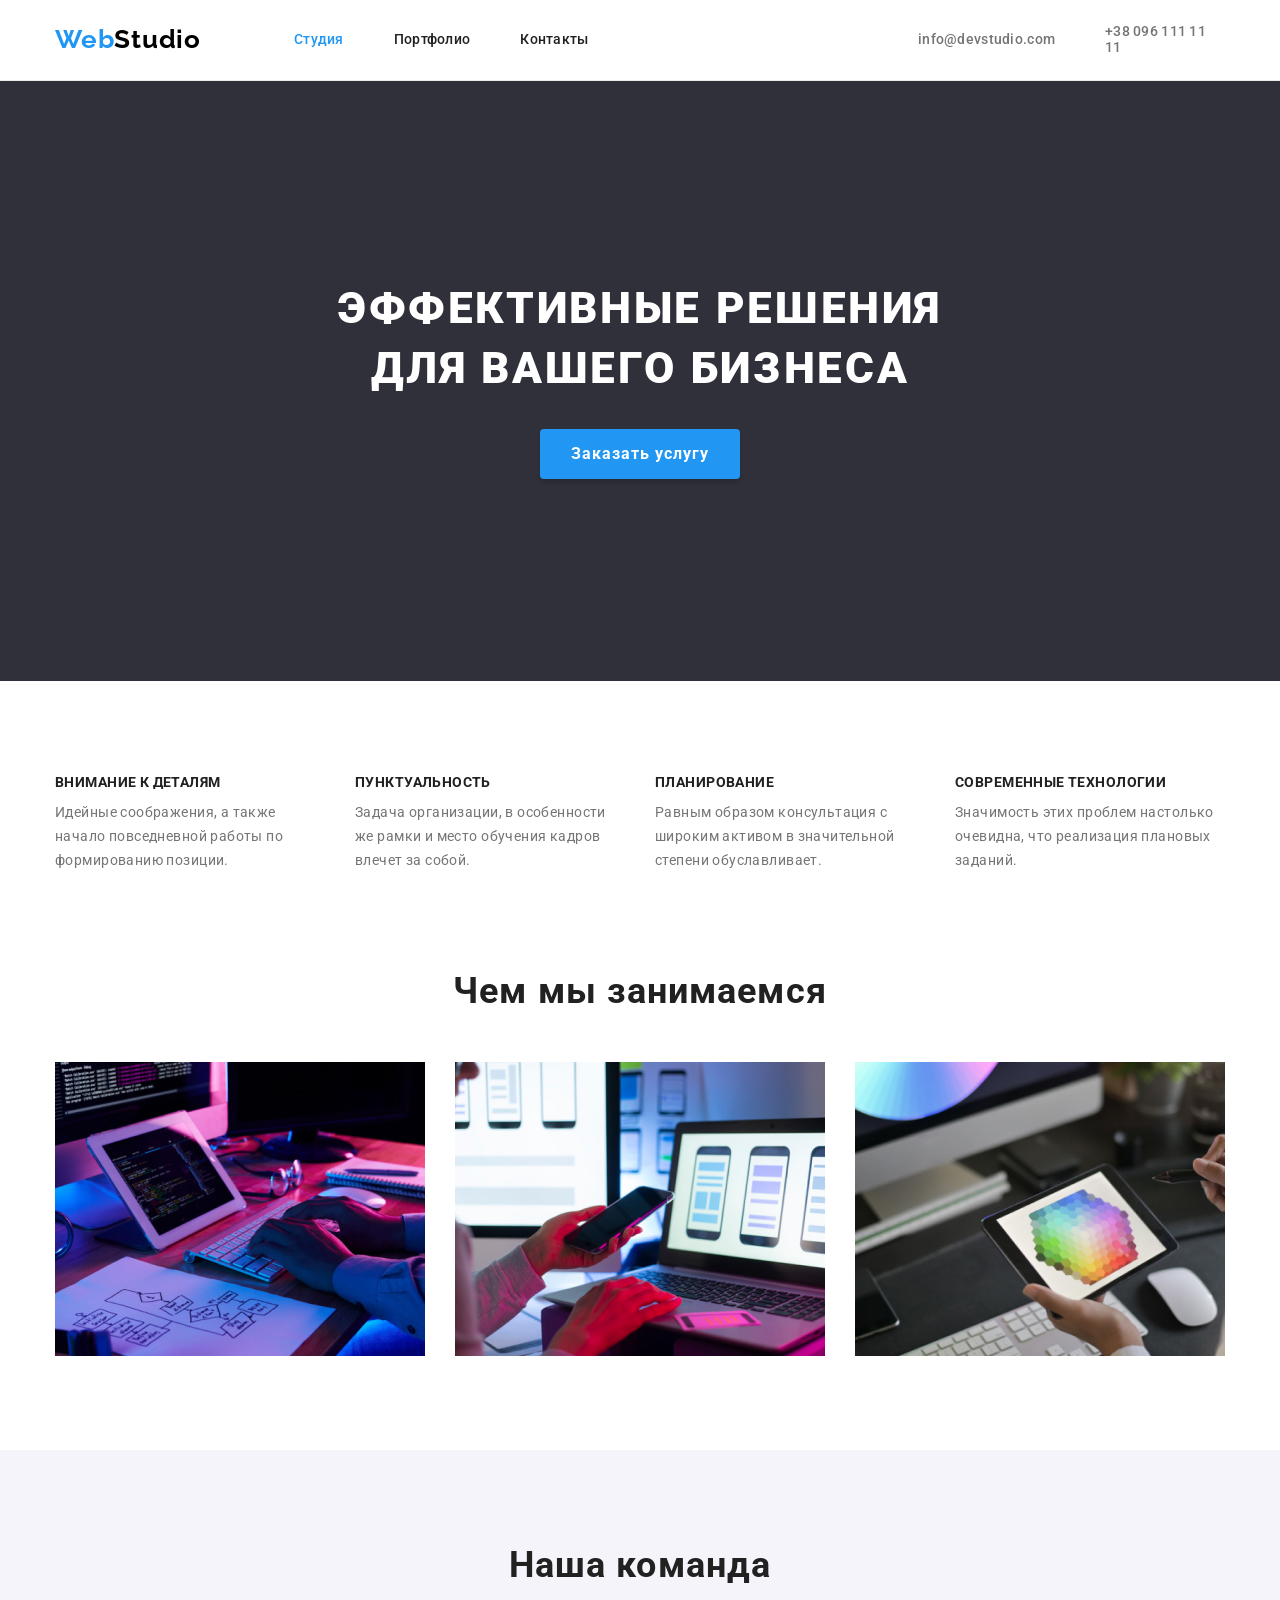
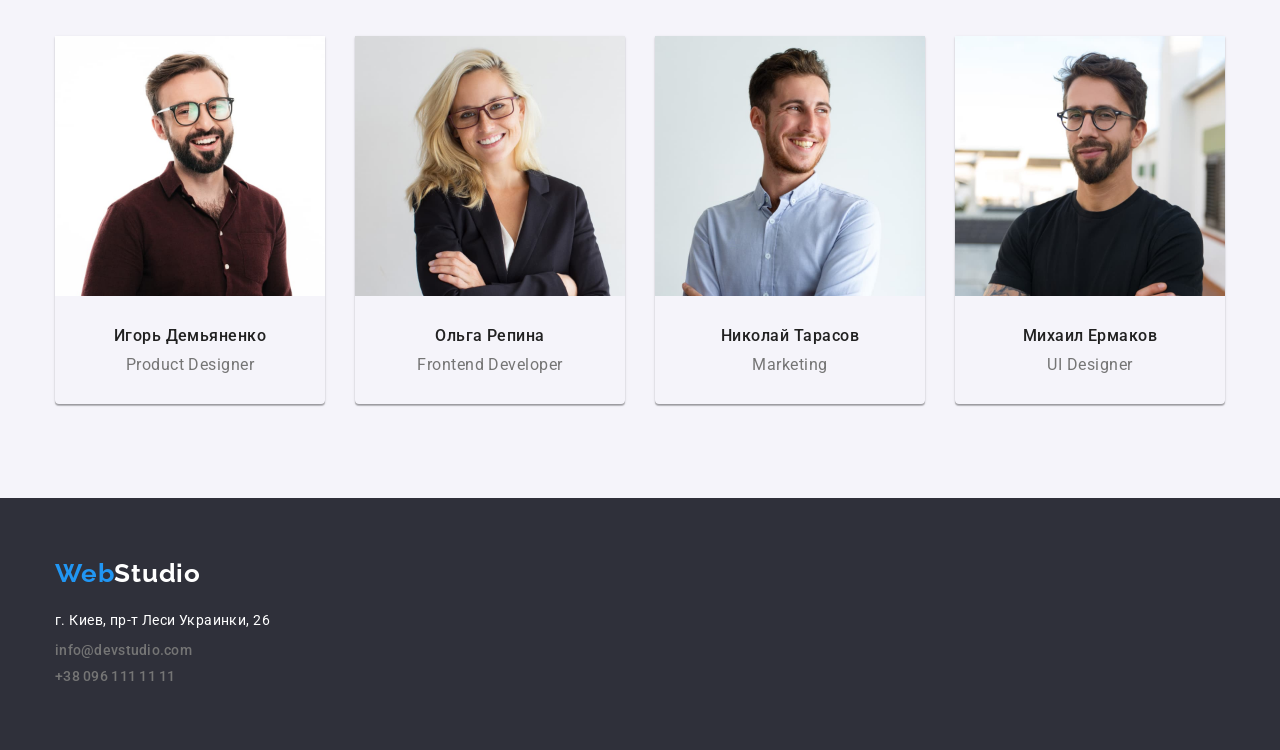
==== index.html @ a139c654 "hw-3" ====
<!DOCTYPE html>
<html lang="ru">
<head>
    <meta charset="UTF-8">
    <meta http-equiv="X-UA-Compatible" content="IE=edge">
    <meta name="viewport" content="width=device-width, initial-scale=1.0">
    <title>WebStudio</title>  
    <link rel="preconnect" href="https://fonts.googleapis.com">
    <link rel="preconnect" href="https://fonts.gstatic.com" crossorigin>
    <link
        href="https://fonts.googleapis.com/css2?family=Raleway:ital,wght@0,700;1,700&family=Roboto:ital,wght@0,400;0,500;0,700;0,900;1,400;1,500;1,700;1,900&display=swap"
        rel="stylesheet">
    <link rel="stylesheet" href="https://cdnjs.cloudflare.com/ajax/libs/modern-normalize/1.1.0/modern-normalize.min.css"
        integrity="sha512-wpPYUAdjBVSE4KJnH1VR1HeZfpl1ub8YT/NKx4PuQ5NmX2tKuGu6U/JRp5y+Y8XG2tV+wKQpNHVUX03MfMFn9Q=="
        crossorigin="anonymous" referrerpolicy="no-referrer" />
    <link rel="stylesheet" href="./css/styles.css">
</head>

<body>
    <header class="header">
        <div class="container header-container">
            <nav class="navigation">
                <!--Логотип студії-->
                <a class="logo-color-first logo link" 
                    href="./index.html">Web<span class="logo-color-second logo">Studio</span>
                </a>

                <!-- навігація на інші сторінки-->
                <ul class="nav-list list">
                    <li class="nav-list-item">
                        <a class="current-nav-list-item link" href="./index.html">Студия</a>
                    </li>
                    <li class="nav-list-item">
                        <a class="nav-list-link link" href="./portfolio.html">Портфолио</a>
                    </li>
                    <li class="nav-list-item">
                        <a class="nav-list-link link" href="">Контакты</a>
                    </li>
                </ul>
            </nav>
            <!-- зворотний звязок-->
            <div class="contact-header">
                <a class="contact-list-link link" href="mailto:info@devstudio.com">info@devstudio.com  </a>
                <a class="contact-list-link link" href="tel:+380961111111">+38 096 111 11 11</a>
            </div>
        </div>
    </header>

    <main>
        <!--секція з кнопкою-->
        <section class="section section-button">
            <div class="container button-container">
                <h1 class="main-title">Эффективные решения для вашего бизнеса</h1>
                <!--кнопка заказать услугу-->
                <button class="modal-btn" type="button">Заказать услугу</button>
            </div>
        </section>
        

        <!--секція наші особливості:-->
        <section class="section">
            <div class="container">
                <h2 hidden>Особенности нашей работы</h2>
                <!--блок з перерахуванням особливостей-->
                <div>
                    <ul class="list qualities-list">
                        <li class="qualities-item">
                            <h3 class="qualities-header">Внимание к деталям</h3>
                            <p class="qualities-text">Идейные соображения, а также начало повседневной работы по формированию позиции.</p>
                        </li>
                        <li class="qualities-item">
                            <h3 class="qualities-header">Пунктуальность</h3>
                            <p class="qualities-text">Задача организации, в особенности же рамки и место обучения кадров влечет за собой.</p>
                        </li>
                        <li class="qualities-item">
                            <h3 class="qualities-header">Планирование</h3>
                            <p class="qualities-text">Равным образом консультация с широким активом в значительной степени обуславливает.</p>
                        </li>
                        <li class="qualities-item">
                            <h3 class="qualities-header">Современные технологии</h3>
                            <p class="qualities-text">Значимость этих проблем настолько очевидна, что реализация плановых заданий.</p>
                        </li>
                    </ul>
                </div>
                <!--блок з перерахуванням чим ми займаємося-->
                <div>
                    <h2 class="work-header">Чем мы занимаемся</h2>
                    <!--блок з картинками наших діянь-->
                    <ul class="list work-list">
                        <li>
                            <img src="images/desktop-app.jpg" width="370" alt="Десктопные приложения">
                        </li>
                        <li>
                            <img src="images/mobile-app.jpg" width="370" alt="Мобильные приложения">
                        </li>
                        <li>
                            <img src="images/design-solutions.jpg" width="370" alt="Дизайнерские решения">
                        </li>
                    </ul>
                </div>
            </div>
        </section>

        <!--секція наша команда:-->
        <section class="section team-section">
            <div class="container">
                <h2 class="team-header">Наша команда</h2>
                <!--блок усіх світлин спеціалістів-->
                <ul class="list team-list">
                    <li class="team-item">
                        <img src="images/ph-demianenko.jpg" width="270" height="260" alt="Фото Игорь Демьяненко">
                        <h3 class="person-header">Игорь Демьяненко</h3>
                        <p class="person-position">Product Designer</p>
                    </li>
                    <li class="team-item">
                        <img src="images/ph-repina.jpg" width="270" height="260" alt="Фото Ольга Репина">
                        <h3 class="person-header">Ольга Репина</h3>
                        <p class="person-position">Frontend Developer</p>
                    </li>
                    <li class="team-item">
                        <img src="images/ph-tarasov.jpg" width="270" height="260" alt="Фото Николай Тарасов">
                        <h3 class="person-header">Николай Тарасов</h3>
                        <p class="person-position">Marketing</p>
                    </li>
                    <li class="team-item">
                        <img src="images/ph-ermakov.jpg" width="270" height="260" alt="Фото Михаил Ермаков">
                        <h3 class="person-header">Михаил Ермаков</h3>
                        <p class="person-position">UI Designer</p>
                    </li>
                </ul> 
            </div>      
        </section>
    </main>
    
    <footer class="footer">
        <div class="container">
            <a  class="logo-color-first logo link"
                href="/">Web<span class="logo-color-footer logo">Studio</span></a>
            <address class="address-text">
                <!-- зворотний звязок: -->
                <ul class="list">
                    <li class="address-item"><a  class="contact-address-link link" href="https://www.google.com.ua/maps/place/%D0%B1%D1%83%D0%BB%D1%8C%D0%B2%D0%B0%D1%80+%D0%9B%D0%B5%D1%81%D1%96+%D0%A3%D0%BA%D1%80%D0%B0%D1%97%D0%BD%D0%BA%D0%B8,+26,+%D0%9A%D0%B8%D1%97%D0%B2,+02000/@50.4265841,30.5361971,17z/data=!3m1!4b1!4m5!3m4!1s0x40d4cf0e033ecbe9:0x57a4dffefec77da0!8m2!3d50.4265807!4d30.5383858">
                        г. Киев, пр-т Леси Украинки, 26</a></li>
                    <li class="address-item"><a  class="contact-list-link link" href="mailto:info@devstudio.com">info@devstudio.com</a></li>
                    <li class="address-item"><a  class="contact-list-link link" href="tel:+380961111111">+38 096 111 11 11</a></li>
                </ul>            
            </address>
        </div>
    </footer>
</body>
</html>
---- css/styles.css ----
:root {
  --primary-font-family: "Roboto", sans-serif;
  --primary-text-color-dark: #212121;
  --secondary-text-color-light: #757575;
  --logo-font-family: "Raleway", sans-serif;
  --logo-color-first: #2196f3;
  --logo-color-second: #000;
  --nav-active-page-color: #2196f3;
  --nav-accent-color: #2196f3;
  --body-background-color: #ffffff;
  --body-background-color-dark: #2f303a;
  --main-title-text-color: #ffffff;
  --button-color: #2196f3;
  --button-hover-color: #188ce8;
  --team-background-color: #f5f4fa;
  --logo-color-footer: #ffff;

  --portfolio-btn-color: #f5f4fa;
}

body {
  font-family: var(--primary-font-family);
  font-size: 14px;
  letter-spacing: 0.03em;
  color: var(--primary-text-color-dark);
  background-color: var(--body-background-color);
}

h1,
h2,
h3,
h4,
h5,
h6,
p {
  margin-top: 0;
  margin-bottom: 0;
}

ul,
ol {
  margin-top: 0;
  margin-bottom: 0;
  padding-left: 0;
}
img {
  display: block;
  max-width: 100%;
  height: auto;
}
.list {
  list-style: none;
}

.link {
  text-decoration: none;
}

.container {
  width: 1200px;
  padding-left: 15px;
  padding-right: 15px;
  margin-left: auto;
  margin-right: auto;
}
.section {
  padding: 94px 0;
}
/* ######################    header section   ####################*/
.header {
  padding-top: 24px;
  padding-bottom: 24px;
  border-bottom: 1px solid #ececec;
}
.header-container {
  display: flex;
  align-items: center;
}
.navigation {
  display: flex;
  align-items: center;
}
.logo {
  font-family: var(--logo-font-family);
  font-weight: bold;
  font-size: 26px;
  line-height: 1.19;
  letter-spacing: 0.03em;
}
.logo-color-first {
  color: var(--logo-color-first);
}
.logo-color-second {
  color: var(--logo-color-second);
  margin-right: 93px;
}
.nav-list {
  display: flex;
  width: 294px;
  font-weight: 500;
  font-size: 14px;
  line-height: 1.14;
  letter-spacing: 0.02em;
  margin-right: 330px;
}
.nav-list-item:not(:last-child) {
  margin-right: 50px;
}
/* підсвічування посилання активної сторінки іншим кольором:  */
.current-nav-list-item {
  color: var(--nav-active-page-color);
}
.nav-list-link {
  color: var(--primary-text-color-dark);
}
.nav-list-link:hover,
.nav-list-link:focus {
  color: var(--nav-accent-color);
}
.contact-header {
  display: flex;
  align-items: center;
}
.contact-list-link {
  color: var(--secondary-text-color-light);
  font-weight: 500;
  font-size: 14px;
  line-height: 1.14;
  letter-spacing: 0.02em;
}
.contact-list-link:not(:last-child) {
  margin-right: 50px;
}
.contact-list-link:hover,
.contact-list-link:focus {
  color: var(--nav-accent-color);
}
/* ######################    section hero  whith button    ####################*/
.section-button {
  background-color: var(--body-background-color-dark);
  height: 600px;
}
.button-container {
  display: flex;
  flex-direction: column;
  /* justify-content: center; */
  align-items: center;
}
.main-title {
  width: 696px;
  height: 120px;
  font-weight: 900;
  font-size: 44px;
  line-height: 1.36;
  text-align: center;
  letter-spacing: 0.06em;
  text-transform: uppercase;
  color: var(--main-title-text-color);
  margin-top: 104px;
}
.modal-btn {
  font-family: inherit;
  font-weight: bold;
  font-size: 16px;
  line-height: 1.87;
  display: flex;
  align-items: center;
  justify-content: center;
  text-align: center;
  letter-spacing: 0.06em;
  color: var(--main-title-text-color);
  background-color: var(--button-color);
  border: none;
  border-radius: 4px;
  box-shadow: 0px 4px 4px rgba(0, 0, 0, 0.15);
  margin-top: 30px;
  width: 200px;
  height: 50px;
}
.modal-btn:hover,
.modal-btn.focus {
  background-color: var(--button-hover-color);
}
/* ######################    section  our qualities    ####################*/
.qualities-list {
  display: flex;
  margin-bottom: 94px;
}
.qualities-item {
  display: block;
  width: 270px;
  height: 101px;
}
.qualities-item:not(:last-child) {
  margin-right: 30px;
}
.qualities-header {
  font-weight: bold;
  font-size: 14px;
  line-height: 1.14;
  letter-spacing: 0.03em;
  text-transform: uppercase;
  margin-bottom: 10px;
}
.qualities-text {
  font-size: 14px;
  line-height: 1.71;
  letter-spacing: 0.03em;
  color: var(--secondary-text-color-light);
}
.work-header {
  font-weight: bold;
  font-size: 36px;
  line-height: 1.17;
  text-align: center;
  letter-spacing: 0.03em;
  margin-bottom: 50px;
}
.work-list {
  display: flex;
  width: 1170px;
  justify-content: space-between;
}
/* ######################    section  our team    ####################*/
.team-section {
  background-color: var(--team-background-color);
}
.team-header {
  font-weight: bold;
  font-size: 36px;
  line-height: 1.17;
  text-align: center;
  letter-spacing: 0.03em;
  margin-bottom: 50px;
}
.team-list {
  display: flex;
}
.team-item {
  display: block;
  box-shadow: 0px 1px 3px rgba(0, 0, 0, 0.12), 0px 1px 1px rgba(0, 0, 0, 0.14),
    0px 2px 1px rgba(0, 0, 0, 0.2);
  border-radius: 0px 0px 4px 4px;
}
.team-item:not(:last-child) {
  margin-right: 30px;
}
.person-header {
  font-weight: 500;
  font-size: 16px;
  line-height: 1.19;
  text-align: center;
  letter-spacing: 0.03em;
  margin-top: 30px;
}
.person-position {
  font-size: 16px;
  line-height: 19px;
  text-align: center;
  letter-spacing: 0.03em;
  color: var(--secondary-text-color-light);
  margin-top: 10px;
  margin-bottom: 30px;
}
/* ######################    section  footer    ####################*/
.footer {
  background-color: var(--body-background-color-dark);
  height: 252px;
  padding-top: 60px;
  padding-bottom: 60px;
}
.logo-color-footer {
  color: var(--logo-color-footer);
}
.address-text {
  font-style: normal;
  margin-top: 20px;
}
.contact-address-link {
  font-size: 14px;
  line-height: 1.71;
  letter-spacing: 0.03em;
  color: var(--main-title-text-color);
}
.contact-address-link:hover,
.contact-address-link:focus {
  color: var(--nav-accent-color);
}
.address-item {
  margin-bottom: 9px;
}
/* ################################################################ */
/* ######################    portfolio  page    ####################*/
.portfolio-buttons {
  display: flex;
  align-items: center;
  justify-content: center;
  margin-bottom: 50px;
}
.portfolio-buttons :not(:last-child) {
  margin-right: 8px;
}
.portfolio-btn {
  font-family: inherit;
  font-weight: 500;
  font-size: 16px;
  line-height: 1.62;
  text-align: center;
  letter-spacing: 0.03em;
  color: var(--primary-text-color-dark);
  background-color: var(--portfolio-btn-color);
  display: flex;
  align-items: center;
  border: none;
  height: 38px;
  padding: 6px 22px;
}
.portfolio-btn:hover,
.portfolio-btn:focus {
  background-color: var(--button-color);
  color: var(--main-title-text-color);
  box-shadow: 0px 3px 1px rgba(0, 0, 0, 0.1), 0px 1px 2px rgba(0, 0, 0, 0.08),
    0px 2px 2px rgba(0, 0, 0, 0.12);
  border-radius: 4px;
}
.portfolio-list {
  display: flex;
  flex-wrap: wrap;
}
.portfolio-item {
  display: flex;
  margin-right: 30px;
  margin-bottom: 30px;
  border: 1px solid #eeeeee;
  width: 370px;
}
.portfolio-list :nth-last-child(-n + 3) {
  margin-bottom: 0;
}
.portfolio-list :nth-child(3n + 3) {
  margin-right: 0;
}
.portfolio-item-footer {
  padding: 20px 24px;
}
.portfolio-item-title {
  font-weight: bold;
  font-size: 18px;
  line-height: 2;
  letter-spacing: 0.06em;
  color: var(--primary-text-color-dark);
}
.portfolio-item-description {
  font-size: 16px;
  line-height: 1.87;
  letter-spacing: 0.03em;
  color: var(--secondary-text-color-light);
}
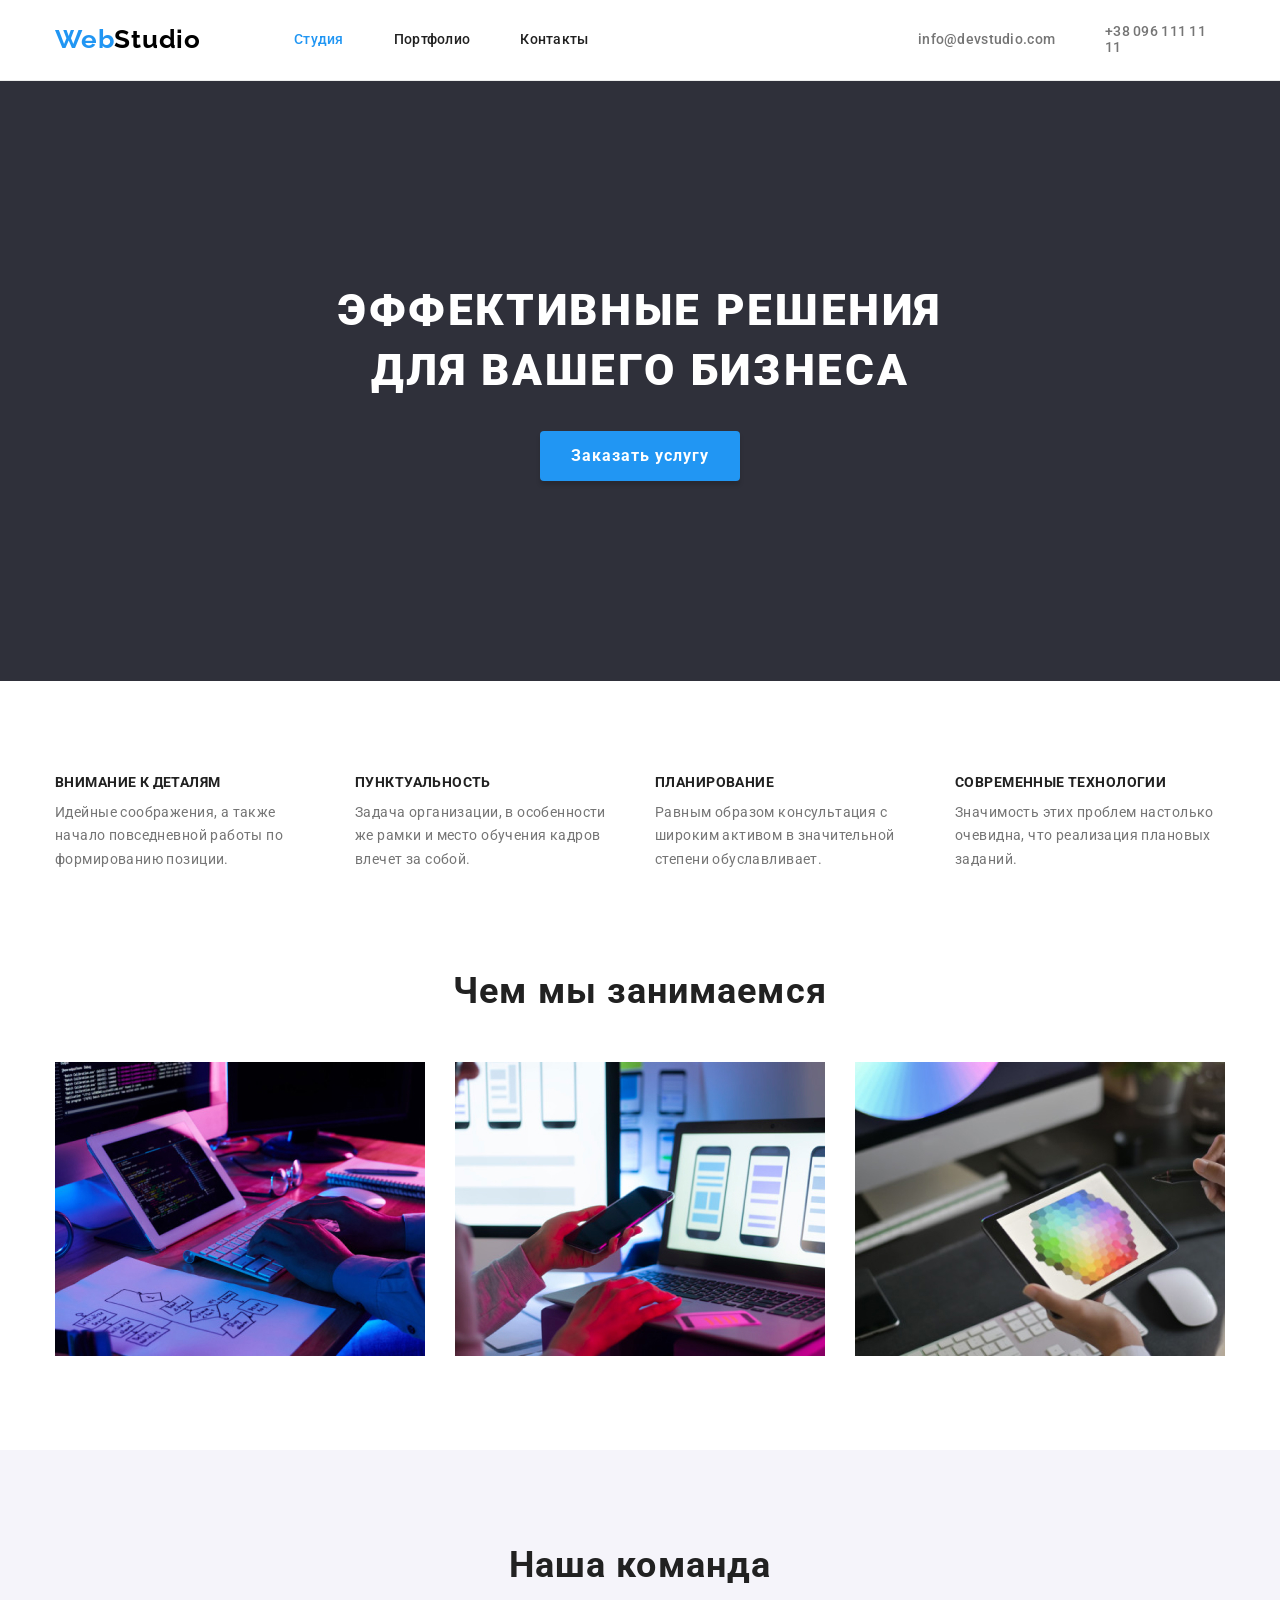
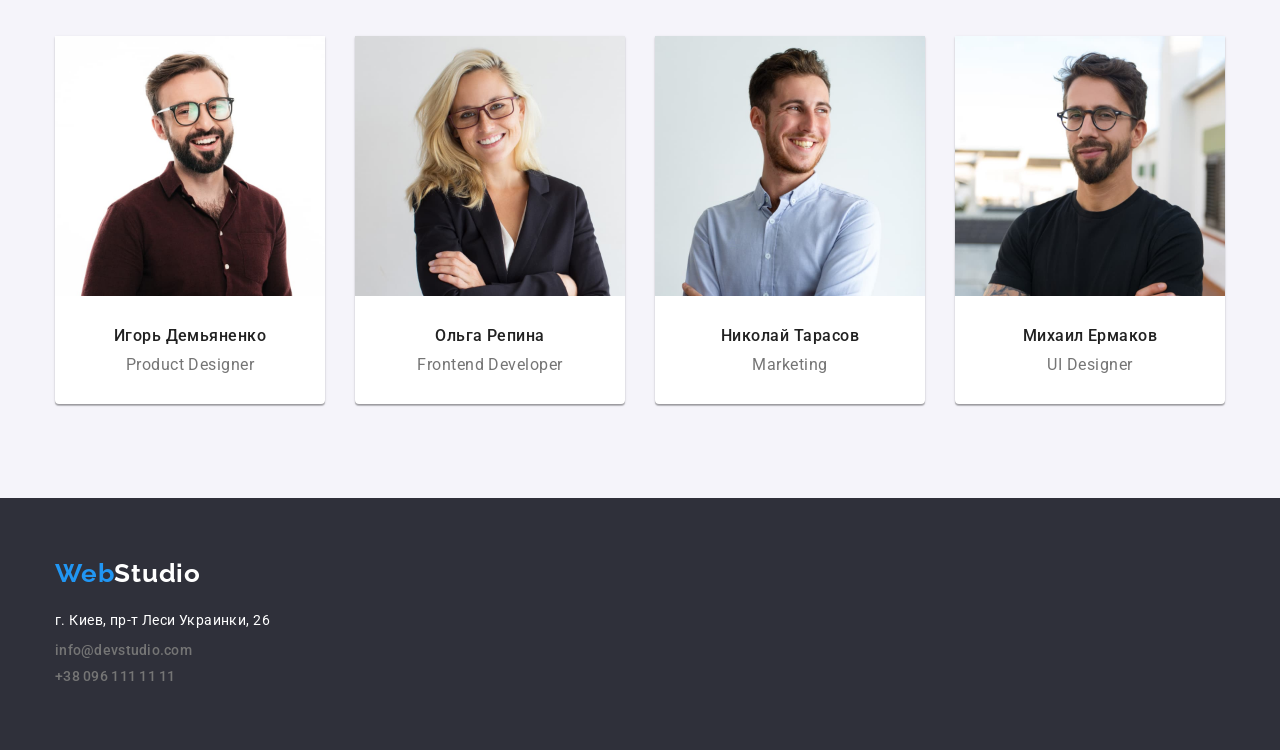
==== commit 4b1843f0: "hw-03 rev.2 edited index and portfolio" ====
--- a/index.html
+++ b/index.html
@@ -48,7 +48,7 @@
 
     <main>
         <!--секція з кнопкою-->
-        <section class="section section-button">
+        <section class="section-button">
             <div class="container button-container">
                 <h1 class="main-title">Эффективные решения для вашего бизнеса</h1>
                 <!--кнопка заказать услугу-->
@@ -82,8 +82,12 @@
                         </li>
                     </ul>
                 </div>
+            </div>
+        </section>
+
+        <section class="section-work">
                 <!--блок з перерахуванням чим ми займаємося-->
-                <div>
+                <div class="container">
                     <h2 class="work-header">Чем мы занимаемся</h2>
                     <!--блок з картинками наших діянь-->
                     <ul class="list work-list">
@@ -98,7 +102,6 @@
                         </li>
                     </ul>
                 </div>
-            </div>
         </section>
 
         <!--секція наша команда:-->
@@ -138,7 +141,7 @@
                 href="/">Web<span class="logo-color-footer logo">Studio</span></a>
             <address class="address-text">
                 <!-- зворотний звязок: -->
-                <ul class="list">
+                <ul class="list list-address">
                     <li class="address-item"><a  class="contact-address-link link" href="https://www.google.com.ua/maps/place/%D0%B1%D1%83%D0%BB%D1%8C%D0%B2%D0%B0%D1%80+%D0%9B%D0%B5%D1%81%D1%96+%D0%A3%D0%BA%D1%80%D0%B0%D1%97%D0%BD%D0%BA%D0%B8,+26,+%D0%9A%D0%B8%D1%97%D0%B2,+02000/@50.4265841,30.5361971,17z/data=!3m1!4b1!4m5!3m4!1s0x40d4cf0e033ecbe9:0x57a4dffefec77da0!8m2!3d50.4265807!4d30.5383858">
                         г. Киев, пр-т Леси Украинки, 26</a></li>
                     <li class="address-item"><a  class="contact-list-link link" href="mailto:info@devstudio.com">info@devstudio.com</a></li>
--- a/css/styles.css
+++ b/css/styles.css
@@ -138,7 +138,8 @@
 /* ######################    section hero  whith button    ####################*/
 .section-button {
   background-color: var(--body-background-color-dark);
-  height: 600px;
+  padding: 200px 0px;
+  text-align: center;
 }
 .button-container {
   display: flex;
@@ -148,7 +149,7 @@
 }
 .main-title {
   width: 696px;
-  height: 120px;
+  margin 0 auto;
   font-weight: 900;
   font-size: 44px;
   line-height: 1.36;
@@ -156,17 +157,16 @@
   letter-spacing: 0.06em;
   text-transform: uppercase;
   color: var(--main-title-text-color);
-  margin-top: 104px;
 }
 .modal-btn {
   font-family: inherit;
   font-weight: bold;
   font-size: 16px;
   line-height: 1.87;
-  display: flex;
+  /* display: flex;
   align-items: center;
   justify-content: center;
-  text-align: center;
+  text-align: center; */
   letter-spacing: 0.06em;
   color: var(--main-title-text-color);
   background-color: var(--button-color);
@@ -184,7 +184,7 @@
 /* ######################    section  our qualities    ####################*/
 .qualities-list {
   display: flex;
-  margin-bottom: 94px;
+  /* margin-bottom: 94px; */
 }
 .qualities-item {
   display: block;
@@ -208,6 +208,11 @@
   letter-spacing: 0.03em;
   color: var(--secondary-text-color-light);
 }
+/* ###############################    section our work    ################ */
+.section-work {
+  padding-top: 0px;
+  padding-bottom: 94px;
+}
 .work-header {
   font-weight: bold;
   font-size: 36px;
@@ -238,6 +243,7 @@
 }
 .team-item {
   display: block;
+  background-color: #fff;
   box-shadow: 0px 1px 3px rgba(0, 0, 0, 0.12), 0px 1px 1px rgba(0, 0, 0, 0.14),
     0px 2px 1px rgba(0, 0, 0, 0.2);
   border-radius: 0px 0px 4px 4px;
@@ -288,6 +294,9 @@
 }
 .address-item {
   margin-bottom: 9px;
+}
+.list-address :last-child {
+  margin-bottom: 0px;
 }
 /* ################################################################ */
 /* ######################    portfolio  page    ####################*/
@@ -331,7 +340,6 @@
   display: flex;
   margin-right: 30px;
   margin-bottom: 30px;
-  border: 1px solid #eeeeee;
   width: 370px;
 }
 .portfolio-list :nth-last-child(-n + 3) {
@@ -342,6 +350,9 @@
 }
 .portfolio-item-footer {
   padding: 20px 24px;
+  border-left:  1px solid #eeeeee;
+  border-right:  1px solid #eeeeee;
+  border-bottom: 1px solid #eeeeee;
 }
 .portfolio-item-title {
   font-weight: bold;
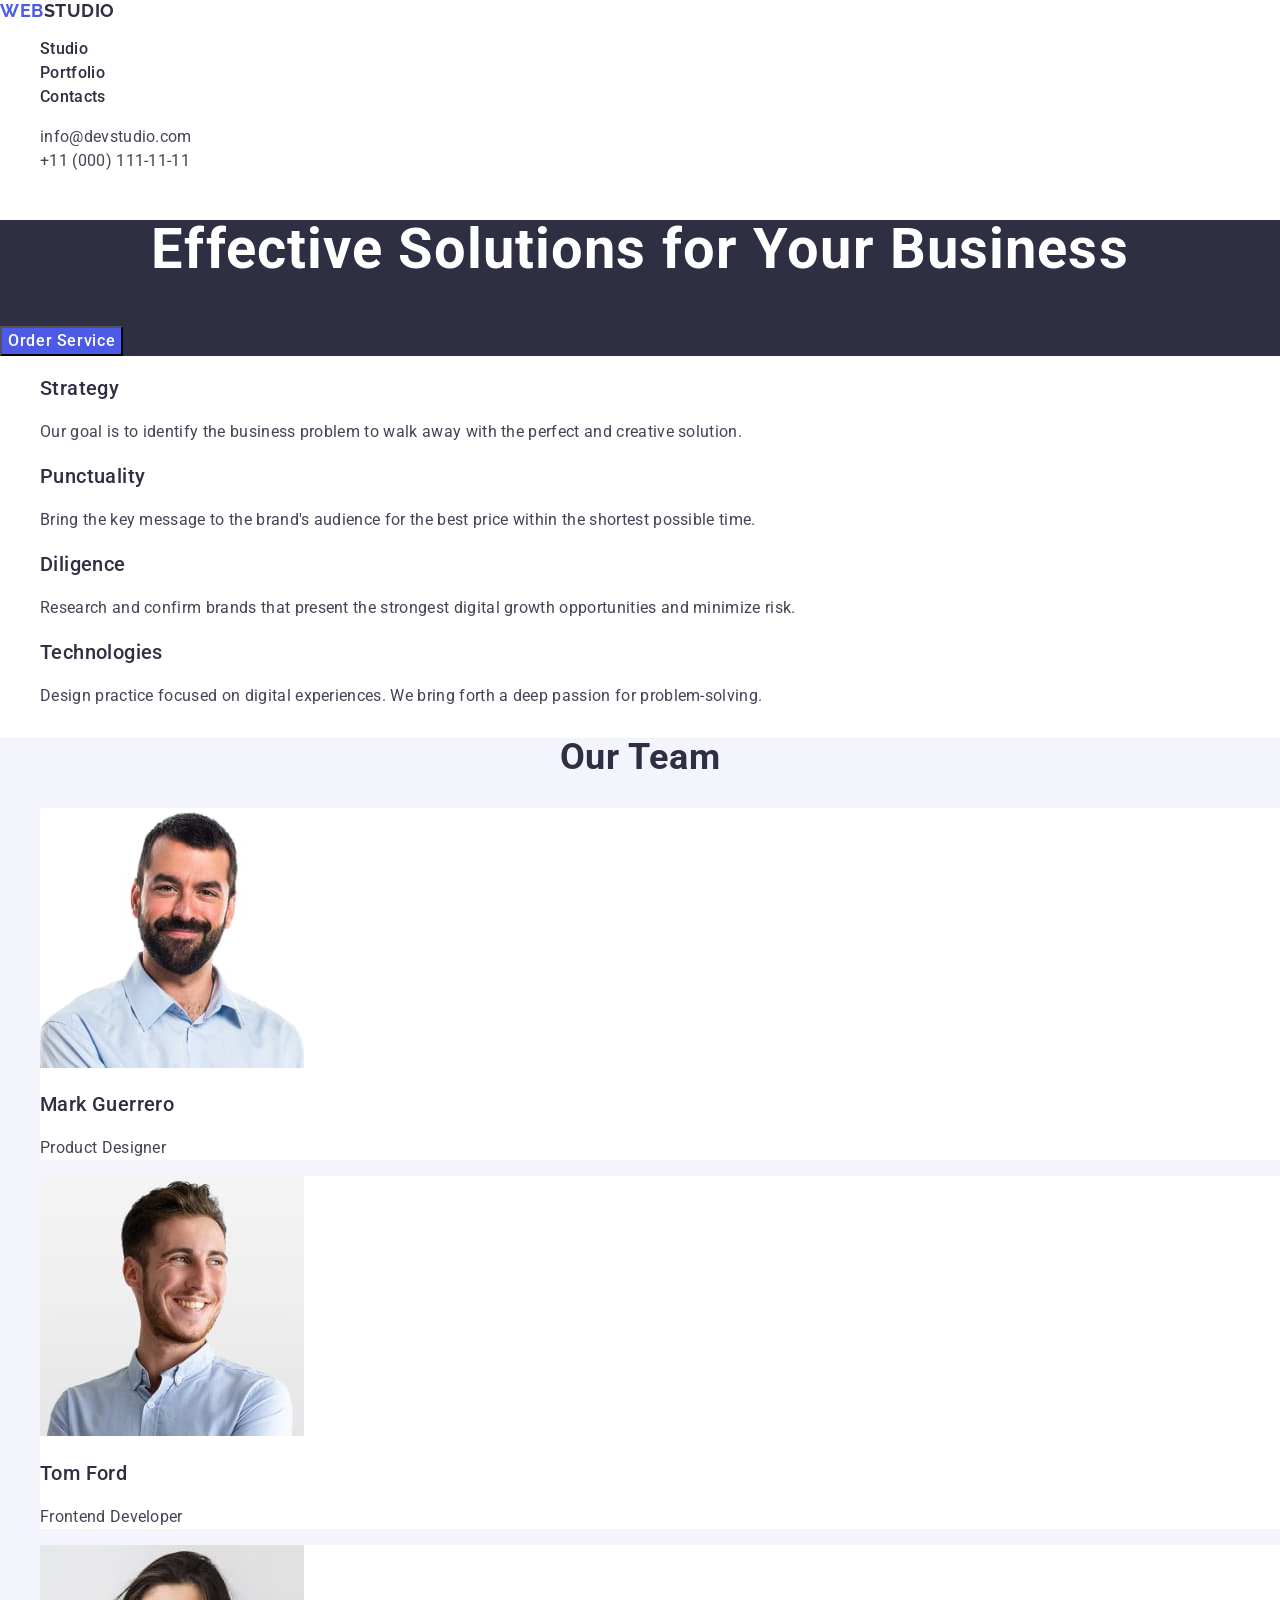
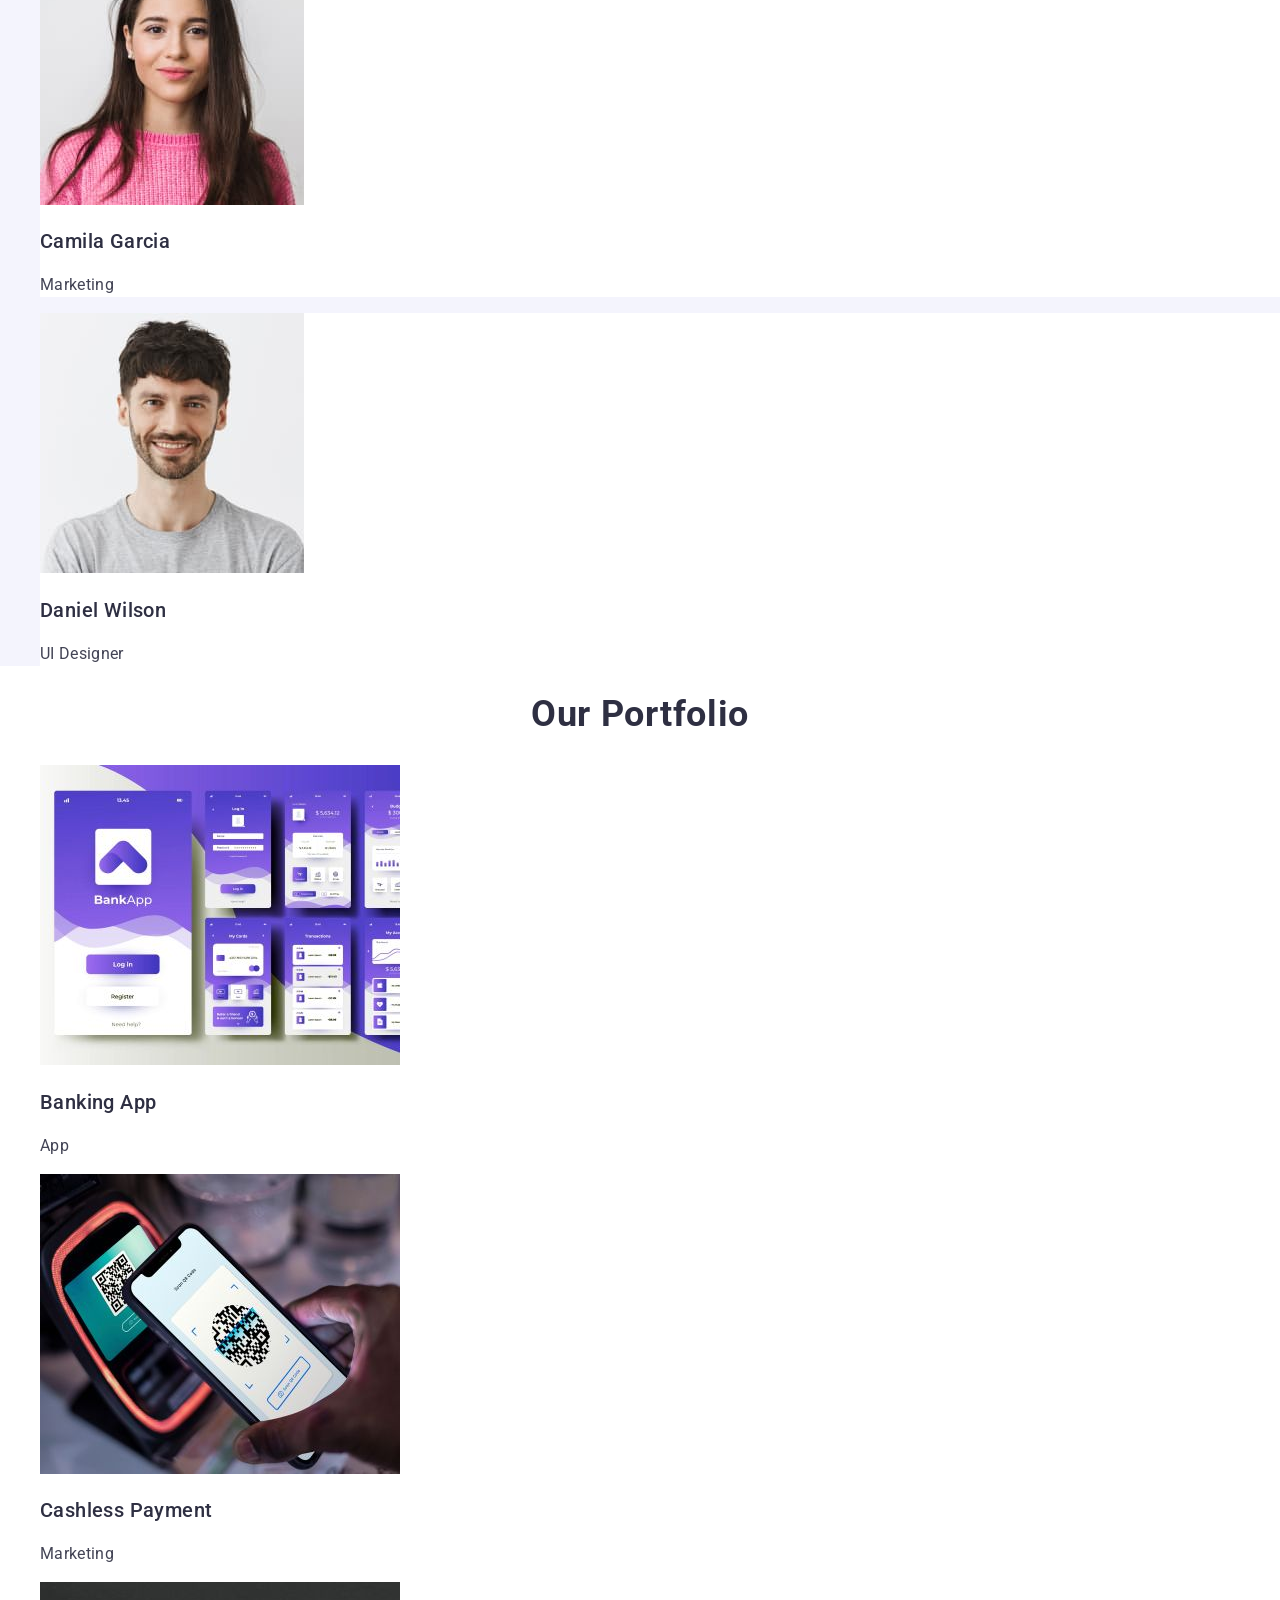
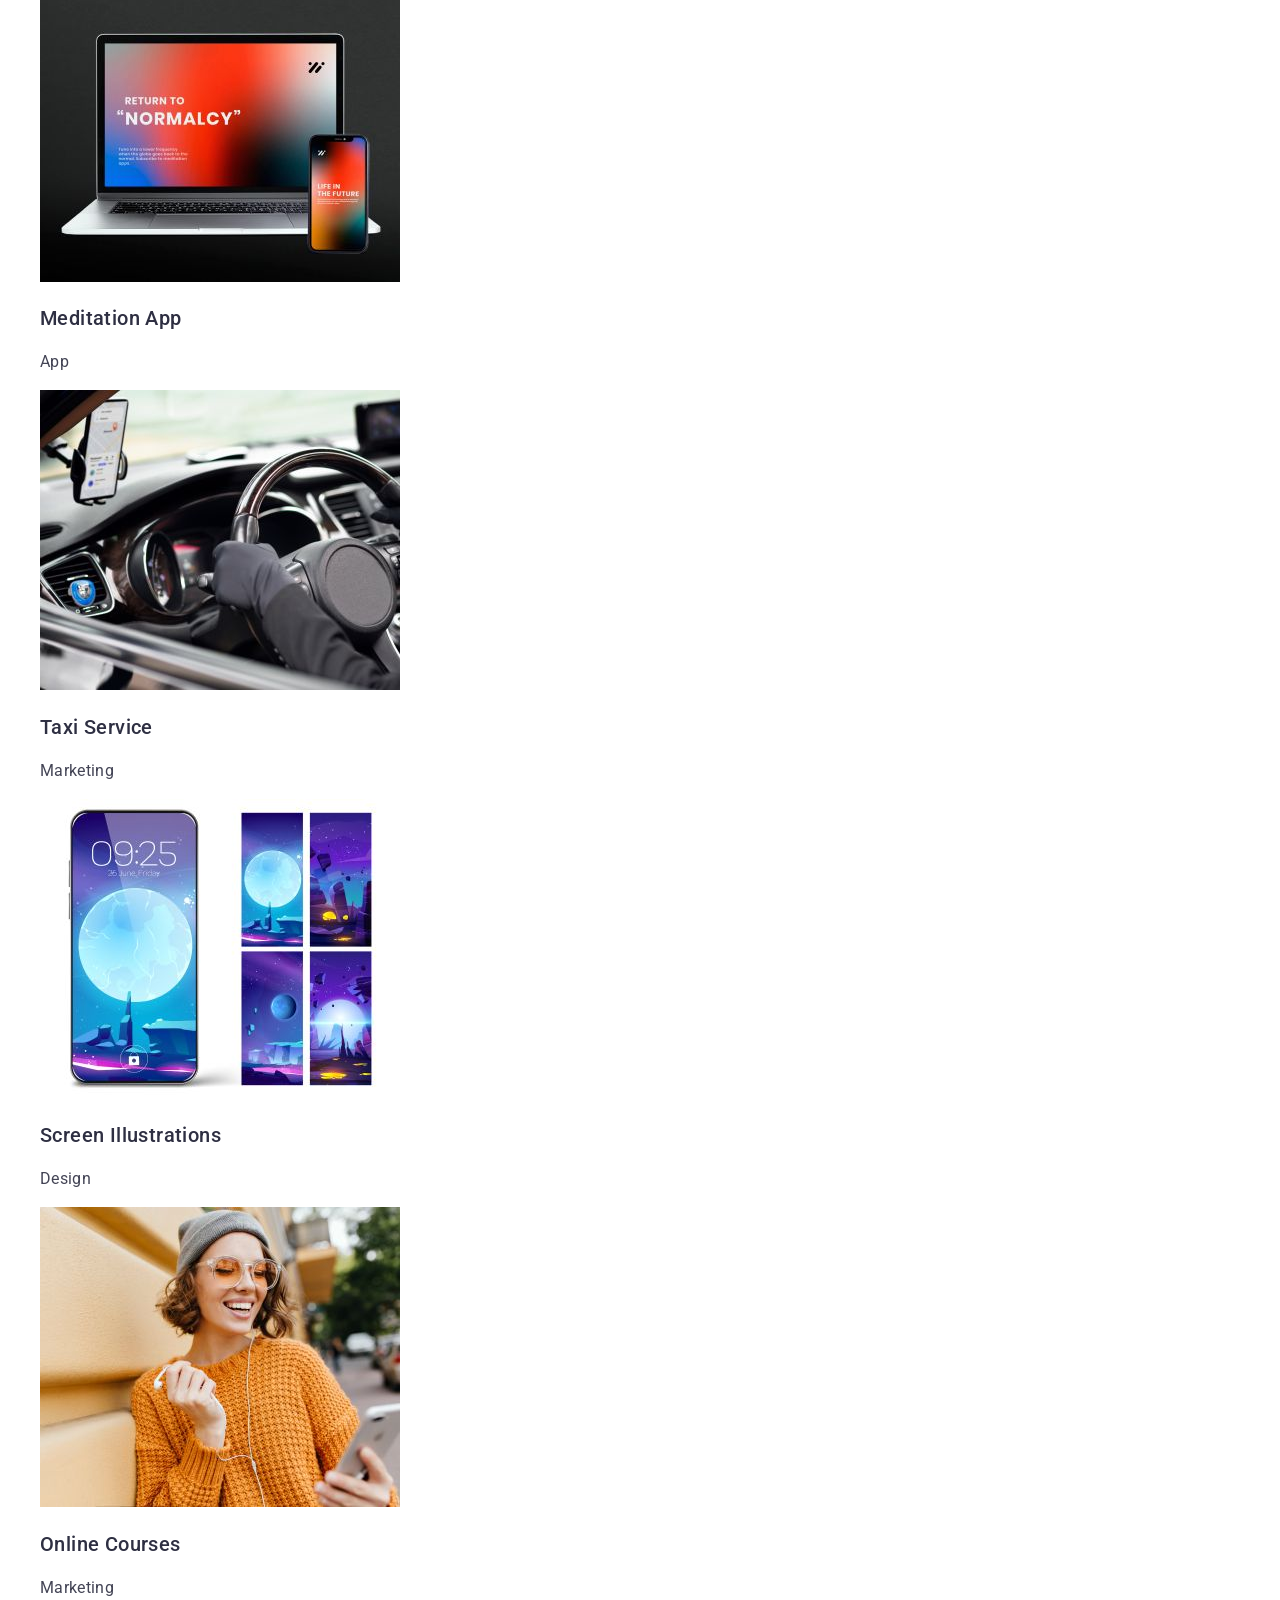
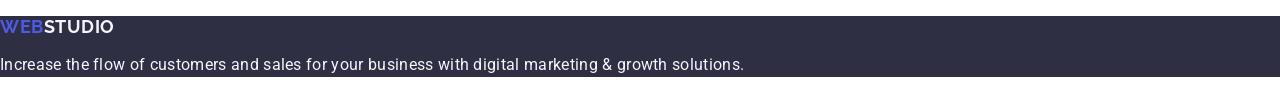
==== commit 4329b41b: "Initial commit" ====
--- a/index.html
+++ b/index.html
@@ -1,154 +1,168 @@
 <!DOCTYPE html>
-<html lang="ru">
+
+<html lang="en">
+
 <head>
     <meta charset="UTF-8">
-    <meta http-equiv="X-UA-Compatible" content="IE=edge">
     <meta name="viewport" content="width=device-width, initial-scale=1.0">
-    <title>WebStudio</title>  
+    <title>WEBSTUDIO</title>
+    <link rel="stylesheet" href="https://cdnjs.cloudflare.com/ajax/libs/modern-normalize/3.0.1/modern-normalize.min.css"
+        integrity="sha512-q6WgHqiHlKyOqslT/lgBgodhd03Wp4BEqKeW6nNtlOY4quzyG3VoQKFrieaCeSnuVseNKRGpGeDU3qPmabCANg=="
+        crossorigin="anonymous" referrerpolicy="no-referrer" />
     <link rel="preconnect" href="https://fonts.googleapis.com">
     <link rel="preconnect" href="https://fonts.gstatic.com" crossorigin>
-    <link
-        href="https://fonts.googleapis.com/css2?family=Raleway:ital,wght@0,700;1,700&family=Roboto:ital,wght@0,400;0,500;0,700;0,900;1,400;1,500;1,700;1,900&display=swap"
+    <link href="https://fonts.googleapis.com/css2?family=Raleway:wght@700&family=Roboto:wght@400;500;700&display=swap"
         rel="stylesheet">
-    <link rel="stylesheet" href="https://cdnjs.cloudflare.com/ajax/libs/modern-normalize/1.1.0/modern-normalize.min.css"
-        integrity="sha512-wpPYUAdjBVSE4KJnH1VR1HeZfpl1ub8YT/NKx4PuQ5NmX2tKuGu6U/JRp5y+Y8XG2tV+wKQpNHVUX03MfMFn9Q=="
-        crossorigin="anonymous" referrerpolicy="no-referrer" />
-    <link rel="stylesheet" href="./css/styles.css">
+    <link rel="stylesheet" href="./css/styles.css" />
 </head>
 
 <body>
-    <header class="header">
-        <div class="container header-container">
-            <nav class="navigation">
-                <!--Логотип студії-->
-                <a class="logo-color-first logo link" 
-                    href="./index.html">Web<span class="logo-color-second logo">Studio</span>
-                </a>
+    <header class="heder-section">
+        <nav class="nav-section">
+            <a class="logo header-logo" href="./index.html">Web<span class="logo-word">Studio</span></a>
+            <ul class="nav-list">
+                <li class="nav-item"><a class="nav-link" href="./index.html">Studio</a></li>
+                <li class="nav-item"><a class="nav-link" href="">Portfolio</a></li>
+                <li class="nav-item"><a class="nav-link" href="">Contacts</a></li>
+            </ul>
+        </nav>
+        <address class="contacts">
+            <ul class="contacts-list">
+                <li class="contacts-item"><a class="contacts-link"
+                        href="mailto:info@devstudio.com">info@devstudio.com</a></li>
+                <li class="contacts-item"><a class="contacts-link" href="tel:+110001111111">+11 (000) 111-11-11</a></li>
+            </ul>
+        </address>
+    </header>
+    <main>
+        <!--       section Hero         -->
+        <section class="section-hero">
+            <h1 class="hero-text">
+                Effective Solutions for Your Business
+            </h1>
+            <button class="hero-button" type="button">Order Service</button>
+        </section>
+        <!--       section Our Feature     -->
+        <section class="section-feature">
+            <h2 class="visually-hidden">Our Feature</h2>
+            <ul class="feature-list">
+                <li>
+                    <h3 class="feature-header">Strategy</h3>
+                    <p class="feature-text">Our goal is to identify the business problem to walk away with the perfect
+                        and creative solution.
+                    </p>
+                </li>
+                <li>
+                    <h3 class="feature-header">Punctuality</h3>
+                    <p class="feature-text">Bring the key message to the brand's audience for the best price within the
+                        shortest possible
+                        time.
+                    </p>
+                </li>
+                <li>
+                    <h3 class="feature-header">Diligence</h3>
+                    <p class="feature-text">Research and confirm brands that present the strongest digital growth
+                        opportunities and minimize
+                        risk.
+                    </p>
+                </li>
+                <li>
+                    <h3 class="feature-header">Technologies</h3>
+                    <p class="feature-text">Design practice focused on digital experiences. We bring forth a deep
+                        passion for
+                        problem-solving.
+                    </p>
+                </li>
+            </ul>
+        </section>
+        <!--  section Our Team -->
+        <section class="section-team">
+            <h2 class="team-header">Our Team</h2>
+            <ul>
+                <li class="team-item">
 
-                <!-- навігація на інші сторінки-->
-                <ul class="nav-list list">
-                    <li class="nav-list-item">
-                        <a class="current-nav-list-item link" href="./index.html">Студия</a>
-                    </li>
-                    <li class="nav-list-item">
-                        <a class="nav-list-link link" href="./portfolio.html">Портфолио</a>
-                    </li>
-                    <li class="nav-list-item">
-                        <a class="nav-list-link link" href="">Контакты</a>
-                    </li>
-                </ul>
-            </nav>
-            <!-- зворотний звязок-->
-            <div class="contact-header">
-                <a class="contact-list-link link" href="mailto:info@devstudio.com">info@devstudio.com  </a>
-                <a class="contact-list-link link" href="tel:+380961111111">+38 096 111 11 11</a>
-            </div>
-        </div>
-    </header>
+                    <img src="./images/team1.jpg" width="264" alt="Photo Mark Guerrero" />
+                    <h3 class="head-team-item">Mark Guerrero</h3>
+                    <p class="text-team-item">Product Designer</p>
 
-    <main>
-        <!--секція з кнопкою-->
-        <section class="section-button">
-            <div class="container button-container">
-                <h1 class="main-title">Эффективные решения для вашего бизнеса</h1>
-                <!--кнопка заказать услугу-->
-                <button class="modal-btn" type="button">Заказать услугу</button>
-            </div>
+                </li>
+                <li class="team-item">
+
+                    <img src="./images/team2.jpg" width="264" alt="Photo Tom Ford" />
+                    <h3 class="head-team-item">Tom Ford</h3>
+                    <p class="text-team-item">Frontend Developer</p>
+
+                </li>
+                <li class="team-item">
+
+                    <img src="./images/team3.jpg" width="264" alt="Photo Camila Garcia" />
+                    <h3 class="head-team-item">Camila Garcia</h3>
+                    <p class="text-team-item">Marketing</p>
+
+                </li>
+                <li class="team-item">
+
+                    <img src="./images/team4.jpg" width="264" alt="Photo Daniel Wilson" />
+                    <h3 class="head-team-item">Daniel Wilson</h3>
+                    <p class="text-team-item">UI Designer</p>
+
+                </li>
+            </ul>
         </section>
-        
-
-        <!--секція наші особливості:-->
-        <section class="section">
-            <div class="container">
-                <h2 hidden>Особенности нашей работы</h2>
-                <!--блок з перерахуванням особливостей-->
-                <div>
-                    <ul class="list qualities-list">
-                        <li class="qualities-item">
-                            <h3 class="qualities-header">Внимание к деталям</h3>
-                            <p class="qualities-text">Идейные соображения, а также начало повседневной работы по формированию позиции.</p>
-                        </li>
-                        <li class="qualities-item">
-                            <h3 class="qualities-header">Пунктуальность</h3>
-                            <p class="qualities-text">Задача организации, в особенности же рамки и место обучения кадров влечет за собой.</p>
-                        </li>
-                        <li class="qualities-item">
-                            <h3 class="qualities-header">Планирование</h3>
-                            <p class="qualities-text">Равным образом консультация с широким активом в значительной степени обуславливает.</p>
-                        </li>
-                        <li class="qualities-item">
-                            <h3 class="qualities-header">Современные технологии</h3>
-                            <p class="qualities-text">Значимость этих проблем настолько очевидна, что реализация плановых заданий.</p>
-                        </li>
-                    </ul>
-                </div>
-            </div>
-        </section>
-
-        <section class="section-work">
-                <!--блок з перерахуванням чим ми займаємося-->
-                <div class="container">
-                    <h2 class="work-header">Чем мы занимаемся</h2>
-                    <!--блок з картинками наших діянь-->
-                    <ul class="list work-list">
-                        <li>
-                            <img src="images/desktop-app.jpg" width="370" alt="Десктопные приложения">
-                        </li>
-                        <li>
-                            <img src="images/mobile-app.jpg" width="370" alt="Мобильные приложения">
-                        </li>
-                        <li>
-                            <img src="images/design-solutions.jpg" width="370" alt="Дизайнерские решения">
-                        </li>
-                    </ul>
-                </div>
-        </section>
-
-        <!--секція наша команда:-->
-        <section class="section team-section">
-            <div class="container">
-                <h2 class="team-header">Наша команда</h2>
-                <!--блок усіх світлин спеціалістів-->
-                <ul class="list team-list">
-                    <li class="team-item">
-                        <img src="images/ph-demianenko.jpg" width="270" height="260" alt="Фото Игорь Демьяненко">
-                        <h3 class="person-header">Игорь Демьяненко</h3>
-                        <p class="person-position">Product Designer</p>
-                    </li>
-                    <li class="team-item">
-                        <img src="images/ph-repina.jpg" width="270" height="260" alt="Фото Ольга Репина">
-                        <h3 class="person-header">Ольга Репина</h3>
-                        <p class="person-position">Frontend Developer</p>
-                    </li>
-                    <li class="team-item">
-                        <img src="images/ph-tarasov.jpg" width="270" height="260" alt="Фото Николай Тарасов">
-                        <h3 class="person-header">Николай Тарасов</h3>
-                        <p class="person-position">Marketing</p>
-                    </li>
-                    <li class="team-item">
-                        <img src="images/ph-ermakov.jpg" width="270" height="260" alt="Фото Михаил Ермаков">
-                        <h3 class="person-header">Михаил Ермаков</h3>
-                        <p class="person-position">UI Designer</p>
-                    </li>
-                </ul> 
-            </div>      
+        <!-- section  Our portfolio  -->
+        <section class="section-portfolio">
+            <h2 class="header-portfolio">Our Portfolio</h2>
+            <ul>
+                <li class="portfolio-item">
+                    <img src="./images/img-port1.jpg" alt="Banking App" width="360">
+                    <h3 class="head-portfolio-item">
+                        Banking App
+                    </h3>
+                    <p class="head-portfolio-text">App</p>
+                </li>
+                <li class="portfolio-item">
+                    <img src="./images/img-port2.jpg" alt="Cashless Payment" width="360">
+                    <h3 class="head-portfolio-item">
+                        Cashless Payment
+                    </h3>
+                    <p class="head-portfolio-text">Marketing</p>
+                </li>
+                <li class="portfolio-item">
+                    <img src="./images/img-port3.jpg" alt="Meditation App" width="360">
+                    <h3 class="head-portfolio-item">
+                        Meditation App
+                    </h3>
+                    <p class="head-portfolio-text">App</p>
+                </li>
+                <li class="portfolio-item">
+                    <img src="./images/img-port4.jpg" alt="Taxi Service" width="360">
+                    <h3 class="head-portfolio-item">
+                        Taxi Service
+                    </h3>
+                    <p class="head-portfolio-text">Marketing</p>
+                </li>
+                <li class="portfolio-item">
+                    <img src="./images/img-port5.jpg" alt="Screen Illustrations" width="360">
+                    <h3 class="head-portfolio-item">
+                        Screen Illustrations
+                    </h3>
+                    <p class="head-portfolio-text">Design</p>
+                </li>
+                <li class="portfolio-item">
+                    <img src="./images/img-port6.jpg" alt="Online Courses" width="360">
+                    <h3 class="head-portfolio-item">
+                        Online Courses
+                    </h3>
+                    <p class="head-portfolio-text">Marketing</p>
+                </li>
+            </ul>
         </section>
     </main>
-    
-    <footer class="footer">
-        <div class="container">
-            <a  class="logo-color-first logo link"
-                href="/">Web<span class="logo-color-footer logo">Studio</span></a>
-            <address class="address-text">
-                <!-- зворотний звязок: -->
-                <ul class="list list-address">
-                    <li class="address-item"><a  class="contact-address-link link" href="https://www.google.com.ua/maps/place/%D0%B1%D1%83%D0%BB%D1%8C%D0%B2%D0%B0%D1%80+%D0%9B%D0%B5%D1%81%D1%96+%D0%A3%D0%BA%D1%80%D0%B0%D1%97%D0%BD%D0%BA%D0%B8,+26,+%D0%9A%D0%B8%D1%97%D0%B2,+02000/@50.4265841,30.5361971,17z/data=!3m1!4b1!4m5!3m4!1s0x40d4cf0e033ecbe9:0x57a4dffefec77da0!8m2!3d50.4265807!4d30.5383858">
-                        г. Киев, пр-т Леси Украинки, 26</a></li>
-                    <li class="address-item"><a  class="contact-list-link link" href="mailto:info@devstudio.com">info@devstudio.com</a></li>
-                    <li class="address-item"><a  class="contact-list-link link" href="tel:+380961111111">+38 096 111 11 11</a></li>
-                </ul>            
-            </address>
-        </div>
+    <footer class="footer-section">
+        <a class="logo footer-logo" href="./index.html">Web<span class="logo-word">Studio</span></a>
+        <p class="footer-text">Increase the flow of customers and sales for your business with digital marketing &
+            growth solutions.</p>
     </footer>
 </body>
-</html>
+
+</html>
--- a/css/styles.css
+++ b/css/styles.css
@@ -1,369 +1,161 @@
-:root {
-  --primary-font-family: "Roboto", sans-serif;
-  --primary-text-color-dark: #212121;
-  --secondary-text-color-light: #757575;
-  --logo-font-family: "Raleway", sans-serif;
-  --logo-color-first: #2196f3;
-  --logo-color-second: #000;
-  --nav-active-page-color: #2196f3;
-  --nav-accent-color: #2196f3;
-  --body-background-color: #ffffff;
-  --body-background-color-dark: #2f303a;
-  --main-title-text-color: #ffffff;
-  --button-color: #2196f3;
-  --button-hover-color: #188ce8;
-  --team-background-color: #f5f4fa;
-  --logo-color-footer: #ffff;
-
-  --portfolio-btn-color: #f5f4fa;
+body {
+  font-family: Roboto, sans-serif;
+  color: #434455;
+  background-color: white;
+  font-size: 16px;
+}
+ul,
+ol {
+  list-style-type: none;
+}
+a {
+  text-decoration: none;
+}
+.logo {
+  font-family: "Raleway", sans-serif;
+  font-weight: 700;
+  font-size: 18px;
+  line-height: 1.17;
+  letter-spacing: 0.03em;
+  text-transform: uppercase;
+  color: #4d5ae5;
+}
+.header-logo .logo-word {
+  color: #2e2f42;
+}
+.nav-link {
+  font-weight: 500;
+  font-size: 16px;
+  line-height: 1.5;
+  letter-spacing: 0.02em;
+  color: #2e2f42;
 }
 
-body {
-  font-family: var(--primary-font-family);
-  font-size: 14px;
-  letter-spacing: 0.03em;
-  color: var(--primary-text-color-dark);
-  background-color: var(--body-background-color);
+.contacts {
+  font-style: normal;
+}
+.contacts-link {
+  font-size: 16px;
+  line-height: 1.5;
+  letter-spacing: 0.02em;
+  color: #434455;
+}
+.nav-link:hover,
+.nav-link:focus,
+.contacts-link:hover,
+.contacts-link:focus {
+  color: #404bbf;
+}
+.section-hero {
+  background-color: #2e2f42;
+}
+.hero-text {
+  font-size: 56px;
+  font-weight: 700;
+  line-height: 1.07;
+  letter-spacing: 0.02em;
+  text-align: center;
+  color: #ffffff;
+}
+.hero-button {
+  background-color: #4d5ae5;
+  font-weight: 500;
+  line-height: 1.5;
+  letter-spacing: 0.04em;
+  color: #ffffff;
+}
+.hero-button:hover,
+.hero-button:focus {
+  background-color: #404bbf;
+  cursor: pointer;
+}
+.visually-hidden {
+  position: absolute;
+  width: 1px;
+  height: 1px;
+  margin: -1px;
+  border: 0;
+  padding: 0;
+
+  white-space: nowrap;
+  clip-path: inset(100%);
+  clip: rect(0 0 0 0);
+  overflow: hidden;
+}
+.feature-header {
+  font-size: 20px;
+  font-weight: 500;
+  line-height: 1.2;
+  letter-spacing: 0.02em;
+
+  color: #2e2f42;
+}
+.feature-text {
+  font-weight: 400;
+  line-height: 1.5;
+  letter-spacing: 0.02em;
+}
+.section-team {
+  background-color: #f4f4fd;
+}
+.team-item {
+  background-color: #fff;
+}
+.team-header {
+  font-size: 36px;
+  font-weight: 700;
+  line-height: 1.11;
+  letter-spacing: 0.02em;
+  text-align: center;
+  color: #2e2f42;
+  text-transform: capitalize;
+}
+.head-team-item {
+  color: #2e2f42;
+  font-size: 20px;
+  font-weight: 500;
+  line-height: 1.2;
+  letter-spacing: 0.02em;
+}
+.text-team-item {
+  font-size: 16px;
+  line-height: 1.5;
+  letter-spacing: 0.02em;
+}
+.section-portfolio {
+}
+.header-portfolio {
+  color: #2e2f42;
+  font-size: 36px;
+  font-weight: 700;
+  line-height: 1.11;
+  letter-spacing: 0.02em;
+  text-align: center;
+  text-transform: capitalize;
+}
+.portfolio-item {
+}
+.head-portfolio-item {
+  color: #2e2f42;
+  font-size: 20px;
+  font-weight: 500;
+  line-height: 1.2;
+  letter-spacing: 0.02em;
+}
+.head-portfolio-text {
+  line-height: 1.5;
+  letter-spacing: 0.02em;
+}
+.footer-section {
+  background-color: #2e2f42;
+}
+.footer-logo .logo-word {
+  color: #f4f4fd;
+}
+.footer-text {
+  line-height: 1.5;
+  letter-spacing: 0.02em;
+  color: #f4f4fd;
 }
 
-h1,
-h2,
-h3,
-h4,
-h5,
-h6,
-p {
-  margin-top: 0;
-  margin-bottom: 0;
-}
-
-ul,
-ol {
-  margin-top: 0;
-  margin-bottom: 0;
-  padding-left: 0;
-}
-img {
-  display: block;
-  max-width: 100%;
-  height: auto;
-}
-.list {
-  list-style: none;
-}
-
-.link {
-  text-decoration: none;
-}
-
-.container {
-  width: 1200px;
-  padding-left: 15px;
-  padding-right: 15px;
-  margin-left: auto;
-  margin-right: auto;
-}
-.section {
-  padding: 94px 0;
-}
-/* ######################    header section   ####################*/
-.header {
-  padding-top: 24px;
-  padding-bottom: 24px;
-  border-bottom: 1px solid #ececec;
-}
-.header-container {
-  display: flex;
-  align-items: center;
-}
-.navigation {
-  display: flex;
-  align-items: center;
-}
-.logo {
-  font-family: var(--logo-font-family);
-  font-weight: bold;
-  font-size: 26px;
-  line-height: 1.19;
-  letter-spacing: 0.03em;
-}
-.logo-color-first {
-  color: var(--logo-color-first);
-}
-.logo-color-second {
-  color: var(--logo-color-second);
-  margin-right: 93px;
-}
-.nav-list {
-  display: flex;
-  width: 294px;
-  font-weight: 500;
-  font-size: 14px;
-  line-height: 1.14;
-  letter-spacing: 0.02em;
-  margin-right: 330px;
-}
-.nav-list-item:not(:last-child) {
-  margin-right: 50px;
-}
-/* підсвічування посилання активної сторінки іншим кольором:  */
-.current-nav-list-item {
-  color: var(--nav-active-page-color);
-}
-.nav-list-link {
-  color: var(--primary-text-color-dark);
-}
-.nav-list-link:hover,
-.nav-list-link:focus {
-  color: var(--nav-accent-color);
-}
-.contact-header {
-  display: flex;
-  align-items: center;
-}
-.contact-list-link {
-  color: var(--secondary-text-color-light);
-  font-weight: 500;
-  font-size: 14px;
-  line-height: 1.14;
-  letter-spacing: 0.02em;
-}
-.contact-list-link:not(:last-child) {
-  margin-right: 50px;
-}
-.contact-list-link:hover,
-.contact-list-link:focus {
-  color: var(--nav-accent-color);
-}
-/* ######################    section hero  whith button    ####################*/
-.section-button {
-  background-color: var(--body-background-color-dark);
-  padding: 200px 0px;
-  text-align: center;
-}
-.button-container {
-  display: flex;
-  flex-direction: column;
-  /* justify-content: center; */
-  align-items: center;
-}
-.main-title {
-  width: 696px;
-  margin 0 auto;
-  font-weight: 900;
-  font-size: 44px;
-  line-height: 1.36;
-  text-align: center;
-  letter-spacing: 0.06em;
-  text-transform: uppercase;
-  color: var(--main-title-text-color);
-}
-.modal-btn {
-  font-family: inherit;
-  font-weight: bold;
-  font-size: 16px;
-  line-height: 1.87;
-  /* display: flex;
-  align-items: center;
-  justify-content: center;
-  text-align: center; */
-  letter-spacing: 0.06em;
-  color: var(--main-title-text-color);
-  background-color: var(--button-color);
-  border: none;
-  border-radius: 4px;
-  box-shadow: 0px 4px 4px rgba(0, 0, 0, 0.15);
-  margin-top: 30px;
-  width: 200px;
-  height: 50px;
-}
-.modal-btn:hover,
-.modal-btn.focus {
-  background-color: var(--button-hover-color);
-}
-/* ######################    section  our qualities    ####################*/
-.qualities-list {
-  display: flex;
-  /* margin-bottom: 94px; */
-}
-.qualities-item {
-  display: block;
-  width: 270px;
-  height: 101px;
-}
-.qualities-item:not(:last-child) {
-  margin-right: 30px;
-}
-.qualities-header {
-  font-weight: bold;
-  font-size: 14px;
-  line-height: 1.14;
-  letter-spacing: 0.03em;
-  text-transform: uppercase;
-  margin-bottom: 10px;
-}
-.qualities-text {
-  font-size: 14px;
-  line-height: 1.71;
-  letter-spacing: 0.03em;
-  color: var(--secondary-text-color-light);
-}
-/* ###############################    section our work    ################ */
-.section-work {
-  padding-top: 0px;
-  padding-bottom: 94px;
-}
-.work-header {
-  font-weight: bold;
-  font-size: 36px;
-  line-height: 1.17;
-  text-align: center;
-  letter-spacing: 0.03em;
-  margin-bottom: 50px;
-}
-.work-list {
-  display: flex;
-  width: 1170px;
-  justify-content: space-between;
-}
-/* ######################    section  our team    ####################*/
-.team-section {
-  background-color: var(--team-background-color);
-}
-.team-header {
-  font-weight: bold;
-  font-size: 36px;
-  line-height: 1.17;
-  text-align: center;
-  letter-spacing: 0.03em;
-  margin-bottom: 50px;
-}
-.team-list {
-  display: flex;
-}
-.team-item {
-  display: block;
-  background-color: #fff;
-  box-shadow: 0px 1px 3px rgba(0, 0, 0, 0.12), 0px 1px 1px rgba(0, 0, 0, 0.14),
-    0px 2px 1px rgba(0, 0, 0, 0.2);
-  border-radius: 0px 0px 4px 4px;
-}
-.team-item:not(:last-child) {
-  margin-right: 30px;
-}
-.person-header {
-  font-weight: 500;
-  font-size: 16px;
-  line-height: 1.19;
-  text-align: center;
-  letter-spacing: 0.03em;
-  margin-top: 30px;
-}
-.person-position {
-  font-size: 16px;
-  line-height: 19px;
-  text-align: center;
-  letter-spacing: 0.03em;
-  color: var(--secondary-text-color-light);
-  margin-top: 10px;
-  margin-bottom: 30px;
-}
-/* ######################    section  footer    ####################*/
-.footer {
-  background-color: var(--body-background-color-dark);
-  height: 252px;
-  padding-top: 60px;
-  padding-bottom: 60px;
-}
-.logo-color-footer {
-  color: var(--logo-color-footer);
-}
-.address-text {
-  font-style: normal;
-  margin-top: 20px;
-}
-.contact-address-link {
-  font-size: 14px;
-  line-height: 1.71;
-  letter-spacing: 0.03em;
-  color: var(--main-title-text-color);
-}
-.contact-address-link:hover,
-.contact-address-link:focus {
-  color: var(--nav-accent-color);
-}
-.address-item {
-  margin-bottom: 9px;
-}
-.list-address :last-child {
-  margin-bottom: 0px;
-}
-/* ################################################################ */
-/* ######################    portfolio  page    ####################*/
-.portfolio-buttons {
-  display: flex;
-  align-items: center;
-  justify-content: center;
-  margin-bottom: 50px;
-}
-.portfolio-buttons :not(:last-child) {
-  margin-right: 8px;
-}
-.portfolio-btn {
-  font-family: inherit;
-  font-weight: 500;
-  font-size: 16px;
-  line-height: 1.62;
-  text-align: center;
-  letter-spacing: 0.03em;
-  color: var(--primary-text-color-dark);
-  background-color: var(--portfolio-btn-color);
-  display: flex;
-  align-items: center;
-  border: none;
-  height: 38px;
-  padding: 6px 22px;
-}
-.portfolio-btn:hover,
-.portfolio-btn:focus {
-  background-color: var(--button-color);
-  color: var(--main-title-text-color);
-  box-shadow: 0px 3px 1px rgba(0, 0, 0, 0.1), 0px 1px 2px rgba(0, 0, 0, 0.08),
-    0px 2px 2px rgba(0, 0, 0, 0.12);
-  border-radius: 4px;
-}
-.portfolio-list {
-  display: flex;
-  flex-wrap: wrap;
-}
-.portfolio-item {
-  display: flex;
-  margin-right: 30px;
-  margin-bottom: 30px;
-  width: 370px;
-}
-.portfolio-list :nth-last-child(-n + 3) {
-  margin-bottom: 0;
-}
-.portfolio-list :nth-child(3n + 3) {
-  margin-right: 0;
-}
-.portfolio-item-footer {
-  padding: 20px 24px;
-  border-left:  1px solid #eeeeee;
-  border-right:  1px solid #eeeeee;
-  border-bottom: 1px solid #eeeeee;
-}
-.portfolio-item-title {
-  font-weight: bold;
-  font-size: 18px;
-  line-height: 2;
-  letter-spacing: 0.06em;
-  color: var(--primary-text-color-dark);
-}
-.portfolio-item-description {
-  font-size: 16px;
-  line-height: 1.87;
-  letter-spacing: 0.03em;
-  color: var(--secondary-text-color-light);
-}
+/* Section 1 */
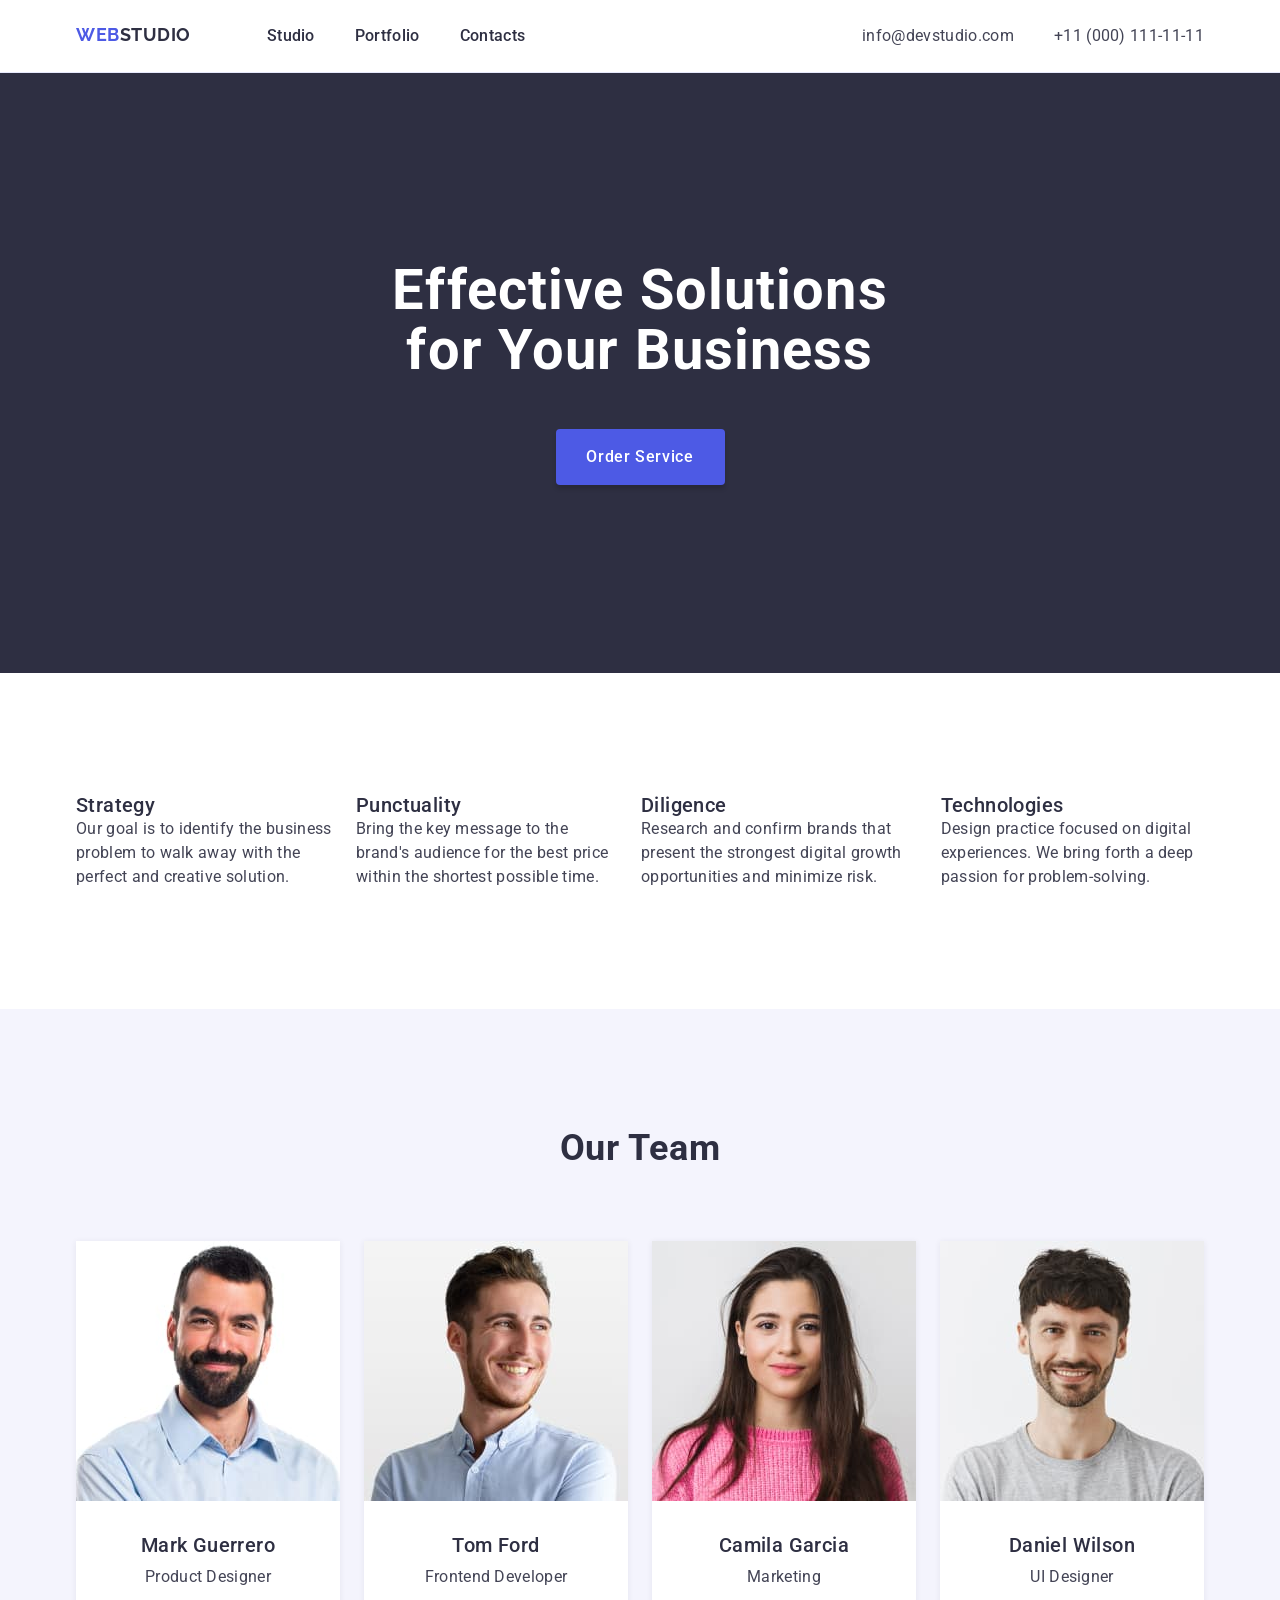
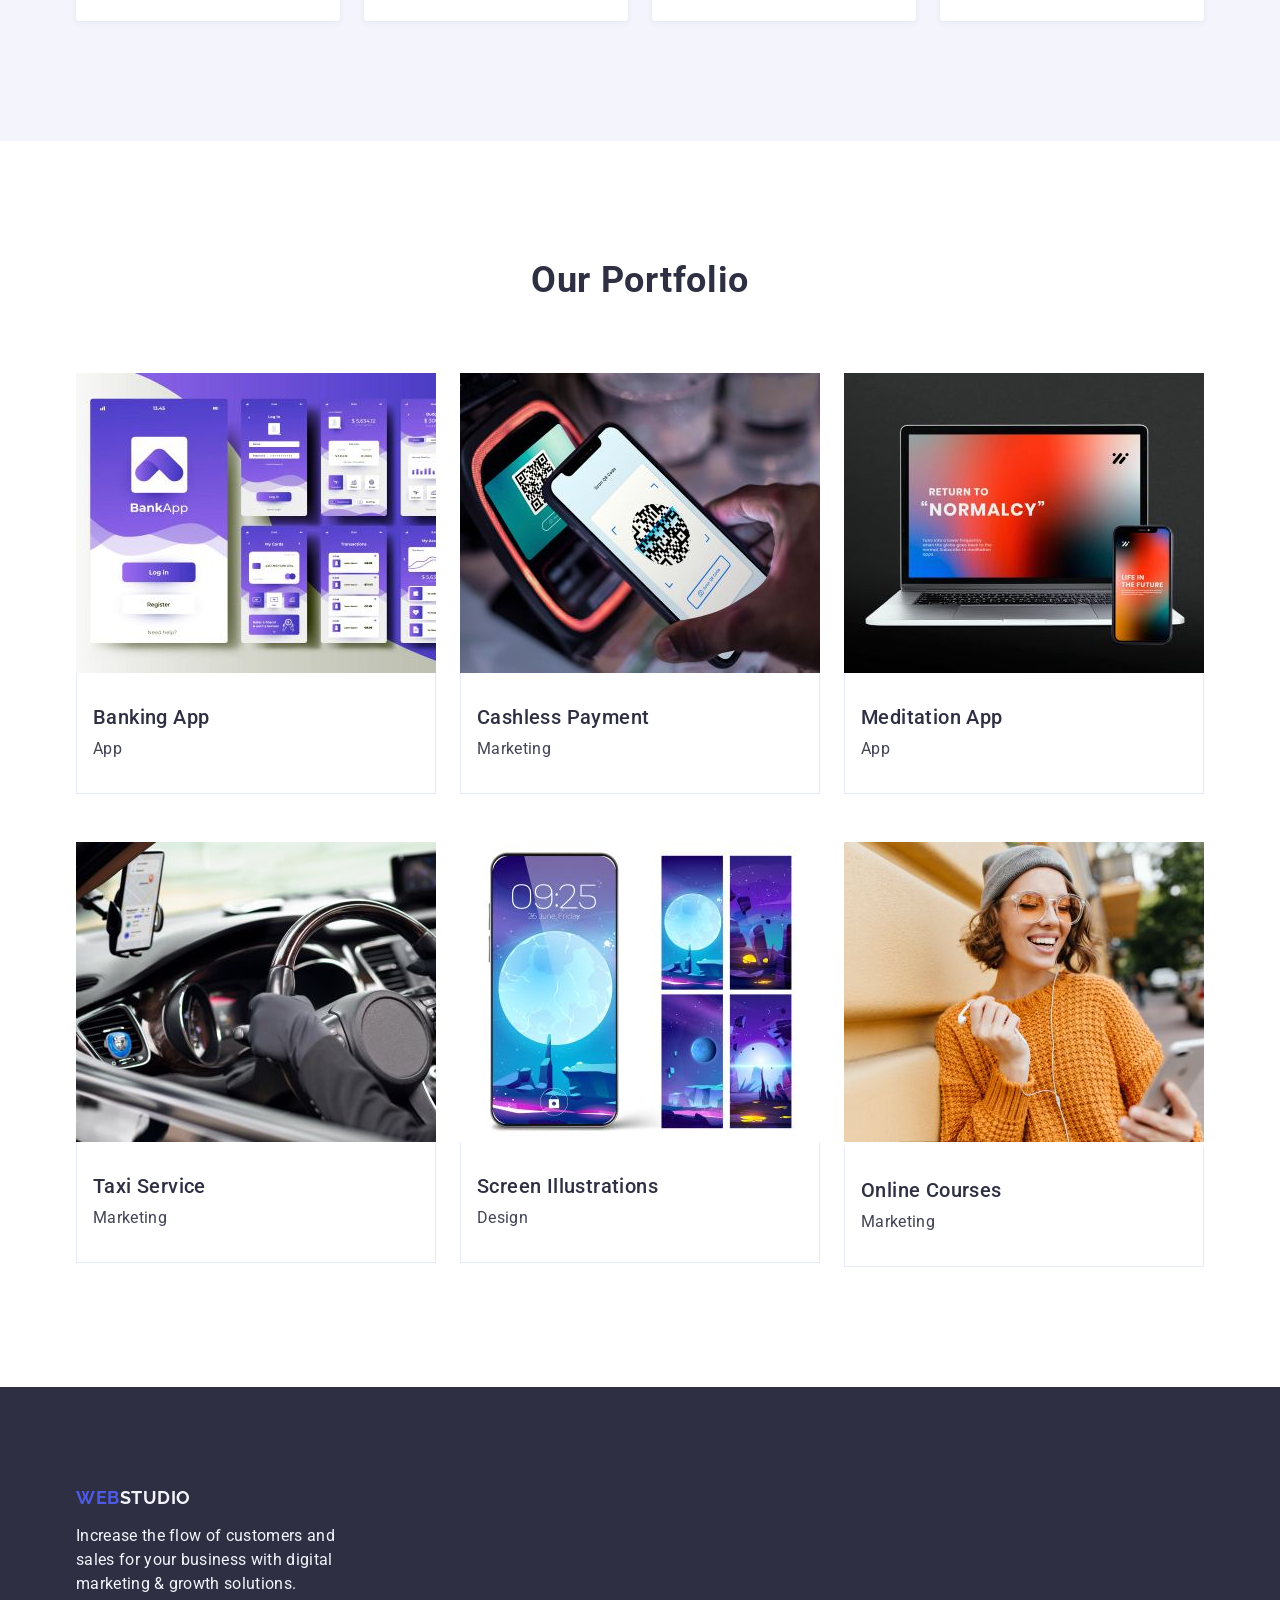
==== commit 54c4d8e5: "hw3-1" ====
--- a/index.html
+++ b/index.html
@@ -17,151 +17,183 @@
 </head>
 
 <body>
-    <header class="heder-section">
-        <nav class="nav-section">
-            <a class="logo header-logo" href="./index.html">Web<span class="logo-word">Studio</span></a>
-            <ul class="nav-list">
-                <li class="nav-item"><a class="nav-link" href="./index.html">Studio</a></li>
-                <li class="nav-item"><a class="nav-link" href="">Portfolio</a></li>
-                <li class="nav-item"><a class="nav-link" href="">Contacts</a></li>
-            </ul>
-        </nav>
-        <address class="contacts">
-            <ul class="contacts-list">
-                <li class="contacts-item"><a class="contacts-link"
-                        href="mailto:info@devstudio.com">info@devstudio.com</a></li>
-                <li class="contacts-item"><a class="contacts-link" href="tel:+110001111111">+11 (000) 111-11-11</a></li>
-            </ul>
-        </address>
+    <header class="header-section">
+        <div class="container header-container">
+            <nav class="nav-section">
+                <a class="logo header-logo" href="./index.html">Web<span class="logo-word">Studio</span></a>
+                <ul class="nav-list">
+                    <li class="nav-item"><a class="nav-link" href="./index.html">Studio</a></li>
+                    <li class="nav-item"><a class="nav-link" href="">Portfolio</a></li>
+                    <li class="nav-item"><a class="nav-link" href="">Contacts</a></li>
+                </ul>
+            </nav>
+            <address class="contacts">
+                <ul class="contacts-list">
+                    <li class="contacts-item"><a class="contacts-link"
+                            href="mailto:info@devstudio.com">info@devstudio.com</a></li>
+                    <li class="contacts-item"><a class="contacts-link" href="tel:+110001111111">+11 (000) 111-11-11</a>
+                    </li>
+                </ul>
+            </address>
+        </div>
     </header>
     <main>
-        <!--       section Hero         -->
+        <!-- --------      section Hero   --------   -->
         <section class="section-hero">
-            <h1 class="hero-text">
-                Effective Solutions for Your Business
-            </h1>
-            <button class="hero-button" type="button">Order Service</button>
-        </section>
-        <!--       section Our Feature     -->
+            <div class="container hero-container">
+                <h1 class="hero-text">
+                    Effective Solutions for Your Business
+                </h1>
+                <button class="hero-button" type="button">Order Service</button>
+            </div>
+        </section>
+        <!--   ----------- section Our Feature  -------   -->
         <section class="section-feature">
-            <h2 class="visually-hidden">Our Feature</h2>
-            <ul class="feature-list">
-                <li>
-                    <h3 class="feature-header">Strategy</h3>
-                    <p class="feature-text">Our goal is to identify the business problem to walk away with the perfect
-                        and creative solution.
-                    </p>
-                </li>
-                <li>
-                    <h3 class="feature-header">Punctuality</h3>
-                    <p class="feature-text">Bring the key message to the brand's audience for the best price within the
-                        shortest possible
-                        time.
-                    </p>
-                </li>
-                <li>
-                    <h3 class="feature-header">Diligence</h3>
-                    <p class="feature-text">Research and confirm brands that present the strongest digital growth
-                        opportunities and minimize
-                        risk.
-                    </p>
-                </li>
-                <li>
-                    <h3 class="feature-header">Technologies</h3>
-                    <p class="feature-text">Design practice focused on digital experiences. We bring forth a deep
-                        passion for
-                        problem-solving.
-                    </p>
-                </li>
-            </ul>
-        </section>
-        <!--  section Our Team -->
+            <div class="container feature-container">
+                <h2 class="visually-hidden">Our Feature</h2>
+                <ul class="feature-list">
+                    <li>
+                        <h3 class="feature-header">Strategy</h3>
+                        <p class="feature-text">Our goal is to identify the business problem to walk away with the
+                            perfect
+                            and creative solution.
+                        </p>
+                    </li>
+                    <li>
+                        <h3 class="feature-header">Punctuality</h3>
+                        <p class="feature-text">Bring the key message to the brand's audience for the best price within
+                            the
+                            shortest possible
+                            time.
+                        </p>
+                    </li>
+                    <li>
+                        <h3 class="feature-header">Diligence</h3>
+                        <p class="feature-text">Research and confirm brands that present the strongest digital growth
+                            opportunities and minimize
+                            risk.
+                        </p>
+                    </li>
+                    <li>
+                        <h3 class="feature-header">Technologies</h3>
+                        <p class="feature-text">Design practice focused on digital experiences. We bring forth a deep
+                            passion for
+                            problem-solving.
+                        </p>
+                    </li>
+                </ul>
+            </div>
+        </section>
+        <!-- ---------------- section Our Team --------------- -->
         <section class="section-team">
-            <h2 class="team-header">Our Team</h2>
-            <ul>
-                <li class="team-item">
-
-                    <img src="./images/team1.jpg" width="264" alt="Photo Mark Guerrero" />
-                    <h3 class="head-team-item">Mark Guerrero</h3>
-                    <p class="text-team-item">Product Designer</p>
-
-                </li>
-                <li class="team-item">
-
-                    <img src="./images/team2.jpg" width="264" alt="Photo Tom Ford" />
-                    <h3 class="head-team-item">Tom Ford</h3>
-                    <p class="text-team-item">Frontend Developer</p>
-
-                </li>
-                <li class="team-item">
-
-                    <img src="./images/team3.jpg" width="264" alt="Photo Camila Garcia" />
-                    <h3 class="head-team-item">Camila Garcia</h3>
-                    <p class="text-team-item">Marketing</p>
-
-                </li>
-                <li class="team-item">
-
-                    <img src="./images/team4.jpg" width="264" alt="Photo Daniel Wilson" />
-                    <h3 class="head-team-item">Daniel Wilson</h3>
-                    <p class="text-team-item">UI Designer</p>
-
-                </li>
-            </ul>
-        </section>
-        <!-- section  Our portfolio  -->
+            <div class="container team-container">
+                <h2 class="team-header">Our Team</h2>
+                <ul class="team-list">
+                    <li class="team-item">
+
+                        <img src="./images/team1.jpg" class="team-photo" alt="Photo Mark Guerrero" />
+                        <div class="card-content">
+                            <h3 class="head-team-item">Mark Guerrero</h3>
+                            <p class="text-team-item">Product Designer</p>
+                        </div>
+                    </li>
+                    <li class="team-item">
+
+                        <img src="./images/team2.jpg" class="team-photo" alt="Photo Tom Ford" />
+                        <div class="card-content">
+                            <h3 class="head-team-item">Tom Ford</h3>
+                            <p class="text-team-item">Frontend Developer</p>
+                        </div>
+                    </li>
+                    <li class="team-item">
+
+                        <img src="./images/team3.jpg" class="team-photo" alt="Photo Camila Garcia" />
+                        <div class="card-content">
+                            <h3 class="head-team-item">Camila Garcia</h3>
+                            <p class="text-team-item">Marketing</p>
+                        </div>
+                    </li>
+                    <li class="team-item">
+
+                        <img src="./images/team4.jpg" class="team-photo" alt="Photo Daniel Wilson" />
+                        <div class="card-content">
+                            <h3 class="head-team-item">Daniel Wilson</h3>
+                            <p class="text-team-item">UI Designer</p>
+                        </div>
+                    </li>
+                </ul>
+            </div>
+        </section>
+        <!-- -----------------section  Our portfolio ---------------------- -->
         <section class="section-portfolio">
-            <h2 class="header-portfolio">Our Portfolio</h2>
-            <ul>
-                <li class="portfolio-item">
-                    <img src="./images/img-port1.jpg" alt="Banking App" width="360">
-                    <h3 class="head-portfolio-item">
-                        Banking App
-                    </h3>
-                    <p class="head-portfolio-text">App</p>
-                </li>
-                <li class="portfolio-item">
-                    <img src="./images/img-port2.jpg" alt="Cashless Payment" width="360">
-                    <h3 class="head-portfolio-item">
-                        Cashless Payment
-                    </h3>
-                    <p class="head-portfolio-text">Marketing</p>
-                </li>
-                <li class="portfolio-item">
-                    <img src="./images/img-port3.jpg" alt="Meditation App" width="360">
-                    <h3 class="head-portfolio-item">
-                        Meditation App
-                    </h3>
-                    <p class="head-portfolio-text">App</p>
-                </li>
-                <li class="portfolio-item">
-                    <img src="./images/img-port4.jpg" alt="Taxi Service" width="360">
-                    <h3 class="head-portfolio-item">
-                        Taxi Service
-                    </h3>
-                    <p class="head-portfolio-text">Marketing</p>
-                </li>
-                <li class="portfolio-item">
-                    <img src="./images/img-port5.jpg" alt="Screen Illustrations" width="360">
-                    <h3 class="head-portfolio-item">
-                        Screen Illustrations
-                    </h3>
-                    <p class="head-portfolio-text">Design</p>
-                </li>
-                <li class="portfolio-item">
-                    <img src="./images/img-port6.jpg" alt="Online Courses" width="360">
-                    <h3 class="head-portfolio-item">
-                        Online Courses
-                    </h3>
-                    <p class="head-portfolio-text">Marketing</p>
-                </li>
-            </ul>
+            <div class="container portfolio-container">
+                <h2 class="header-portfolio">Our Portfolio</h2>
+                <ul class="portfolio-list">
+                    <li class="portfolio-item">
+                        <img src="./images/img-port1.jpg" class="portfolio-photo" alt="Banking App">
+                        <div class="portfolio-content">
+                            <h3 class="head-portfolio-item">
+                                Banking App
+                            </h3>
+                            <p class="head-portfolio-text">App</p>
+                        </div>
+                    </li>
+                    <li class="portfolio-item">
+                        <img src="./images/img-port2.jpg" class="portfolio-photo" alt="Cashless Payment">
+                        <div class="portfolio-content">
+                            <h3 class="head-portfolio-item">
+                                Cashless Payment
+                            </h3>
+                            <p class="head-portfolio-text">Marketing</p>
+                        </div>
+                    </li>
+                    <li class="portfolio-item">
+                        <img src="./images/img-port3.jpg" class="portfolio-photo" alt="Meditation App">
+                        <div class="portfolio-content">
+                            <h3 class="head-portfolio-item">
+                                Meditation App
+                            </h3>
+                            <p class="head-portfolio-text">App</p>
+                        </div>
+                    </li>
+                    <li class="portfolio-item">
+                        <img src="./images/img-port4.jpg" class="portfolio-photo" alt="Taxi Service">
+                        <div class="portfolio-content">
+                            <h3 class="head-portfolio-item">
+                                Taxi Service
+                            </h3>
+                            <p class="head-portfolio-text">Marketing</p>
+                        </div>
+                    </li>
+                    <li class="portfolio-item">
+                        <img src="./images/img-port5.jpg" class="portfolio-photo" alt="Screen Illustrations">
+                        <div class="portfolio-content">
+                            <h3 class="head-portfolio-item">
+                                Screen Illustrations
+                            </h3>
+                            <p class="head-portfolio-text">Design</p>
+                        </div>
+                    </li>
+                    <li class="portfolio-item">
+                        <img src="./images/img-port6.jpg" alt="Online Courses" width="360">
+                        <div class="portfolio-content">
+                            <h3 class="head-portfolio-item">
+                                Online Courses
+                            </h3>
+                            <p class="head-portfolio-text">Marketing</p>
+                        </div>
+                    </li>
+                </ul>
+            </div>
+
         </section>
     </main>
     <footer class="footer-section">
-        <a class="logo footer-logo" href="./index.html">Web<span class="logo-word">Studio</span></a>
-        <p class="footer-text">Increase the flow of customers and sales for your business with digital marketing &
-            growth solutions.</p>
+        <div class="container footer-container">
+            <a class="logo footer-logo" href="./index.html">Web<span class="logo-word">Studio</span></a>
+            <p class="footer-text">Increase the flow of customers and sales for your business with digital marketing &
+                growth solutions.</p>
+        </div>
     </footer>
 </body>
 
--- a/css/styles.css
+++ b/css/styles.css
@@ -10,6 +10,33 @@
 }
 a {
   text-decoration: none;
+}
+h1,
+h2,
+h3,
+h4,
+h5,
+h6,
+p {
+  margin: 0;
+}
+ul,
+ol {
+  margin: 0;
+  padding: 0;
+}
+.header-section {
+  background-color: #ffffff;
+  border-bottom: 1px solid #e7e9fc;
+}
+.container {
+  max-width: 1158px;
+  padding: 0 15px;
+  margin: 0 auto;
+  display: flex;
+}
+.header-container {
+  justify-content: space-between;
 }
 .logo {
   font-family: "Raleway", sans-serif;
@@ -20,25 +47,51 @@
   text-transform: uppercase;
   color: #4d5ae5;
 }
+.header-logo {
+  margin-right: 76px;
+  padding: 24px 0;
+}
 .header-logo .logo-word {
   color: #2e2f42;
 }
+.nav-section {
+  display: flex;
+}
+.nav-list {
+  display: flex;
+}
+.nav-item {
+  /* padding: 24px 0; */
+  margin-right: 40px;
+}
 .nav-link {
-  font-weight: 500;
-  font-size: 16px;
-  line-height: 1.5;
-  letter-spacing: 0.02em;
-  color: #2e2f42;
-}
-
+  display: block;
+  font-weight: 500;
+  font-size: 16px;
+  line-height: 1.5;
+  letter-spacing: 0.02em;
+  color: #2e2f42;
+  padding: 24px 0;
+}
 .contacts {
   font-style: normal;
 }
+.contacts-list {
+  display: flex;
+}
+/* .contacts-item {
+  padding: 24px 0;
+} */
+.contacts-item:not(:last-child) {
+  margin-right: 40px;
+}
 .contacts-link {
+  display: block;
   font-size: 16px;
   line-height: 1.5;
   letter-spacing: 0.02em;
   color: #434455;
+  padding: 24px 0;
 }
 .nav-link:hover,
 .nav-link:focus,
@@ -46,28 +99,49 @@
 .contacts-link:focus {
   color: #404bbf;
 }
+/* -----------section hero----------- */
 .section-hero {
   background-color: #2e2f42;
+  height: 600px;
+}
+.hero-container {
+  padding: 188px 15px;
+  flex-direction: column;
+  justify-content: center;
+  align-items: center;
+  gap: 48px;
 }
 .hero-text {
+  max-width: 496px;
   font-size: 56px;
   font-weight: 700;
   line-height: 1.07;
   letter-spacing: 0.02em;
   text-align: center;
   color: #ffffff;
+  /* margin-bottom: 48px; */
 }
 .hero-button {
   background-color: #4d5ae5;
+  width: 169px;
+  height: 56px;
   font-weight: 500;
   line-height: 1.5;
   letter-spacing: 0.04em;
   color: #ffffff;
-}
+  border-radius: 4px;
+  border: none;
+  box-shadow: 0px 4px 4px 0px #00000026;
+}
+
 .hero-button:hover,
 .hero-button:focus {
   background-color: #404bbf;
   cursor: pointer;
+}
+/* ---------- section feature ------- */
+.feature-container {
+  padding: 120px 15px;
 }
 .visually-hidden {
   position: absolute;
@@ -76,18 +150,20 @@
   margin: -1px;
   border: 0;
   padding: 0;
-
   white-space: nowrap;
   clip-path: inset(100%);
   clip: rect(0 0 0 0);
   overflow: hidden;
 }
+.feature-list {
+  display: flex;
+  gap: 24px;
+}
 .feature-header {
   font-size: 20px;
   font-weight: 500;
   line-height: 1.2;
   letter-spacing: 0.02em;
-
   color: #2e2f42;
 }
 .feature-text {
@@ -95,11 +171,33 @@
   line-height: 1.5;
   letter-spacing: 0.02em;
 }
+/* ----------- section our team -------- */
 .section-team {
   background-color: #f4f4fd;
 }
+.team-container {
+  padding: 120px 15px;
+  flex-direction: column;
+  gap: 72px;
+}
+.team-list {
+  display: flex;
+  gap: 24px;
+  flex-wrap: wrap;
+}
 .team-item {
   background-color: #fff;
+  width: calc((1128px - 3 * 24px) / 4);
+  border-radius: 0px 0px 4px 4px;
+  box-shadow: 0px 1px 6px 0px #2e2f4214;
+}
+.team-photo {
+  display: block;
+  max-width: 100%;
+  height: auto;
+}
+.card-content {
+  padding: 32px 16px;
 }
 .team-header {
   font-size: 36px;
@@ -116,13 +214,23 @@
   font-weight: 500;
   line-height: 1.2;
   letter-spacing: 0.02em;
+  text-align: center;
+  margin-bottom: 8px;
 }
 .text-team-item {
   font-size: 16px;
   line-height: 1.5;
   letter-spacing: 0.02em;
-}
+  text-align: center;
+}
+/* -------- section portfolio -------- */
 .section-portfolio {
+  background-color: #ffffff;
+}
+.portfolio-container {
+  padding: 120px 15px;
+  flex-direction: column;
+  gap: 72px;
 }
 .header-portfolio {
   color: #2e2f42;
@@ -133,7 +241,23 @@
   text-align: center;
   text-transform: capitalize;
 }
+.portfolio-list {
+  display: flex;
+  gap: 48px 24px;
+  flex-wrap: wrap;
+}
 .portfolio-item {
+  width: calc((1128px - 2 * 24px) / 3);
+}
+.portfolio-photo {
+  display: block;
+  max-width: 100%;
+  height: auto;
+}
+.portfolio-content {
+  border: 1px solid #e7e9fc;
+  border-top-style: none;
+  padding: 32px 16px;
 }
 .head-portfolio-item {
   color: #2e2f42;
@@ -141,18 +265,27 @@
   font-weight: 500;
   line-height: 1.2;
   letter-spacing: 0.02em;
+  margin-bottom: 8px;
 }
 .head-portfolio-text {
   line-height: 1.5;
   letter-spacing: 0.02em;
 }
+/* ------------ section footer --------- */
 .footer-section {
   background-color: #2e2f42;
 }
+.footer-container {
+  display: flex;
+  flex-direction: column;
+  padding: 100px 15px;
+  gap: 16px;
+}
 .footer-logo .logo-word {
   color: #f4f4fd;
 }
 .footer-text {
+  max-width: 264px;
   line-height: 1.5;
   letter-spacing: 0.02em;
   color: #f4f4fd;
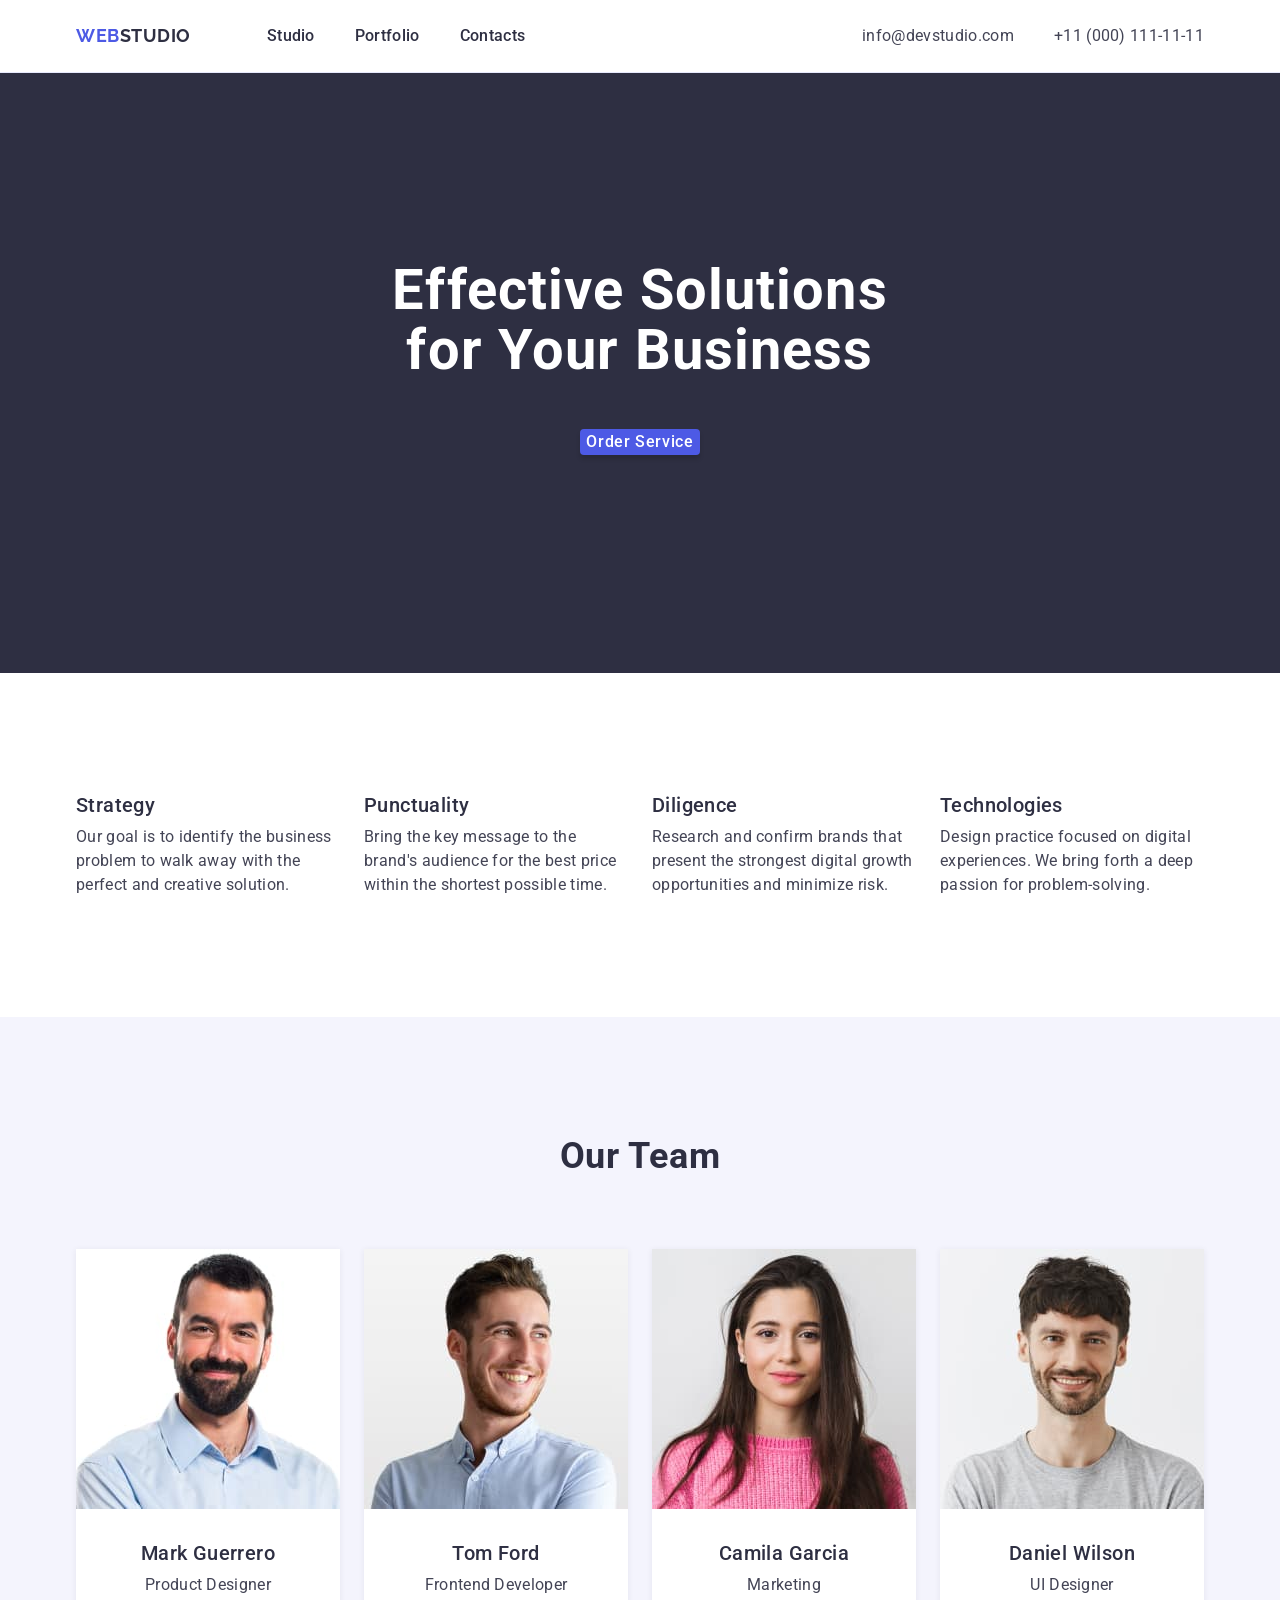
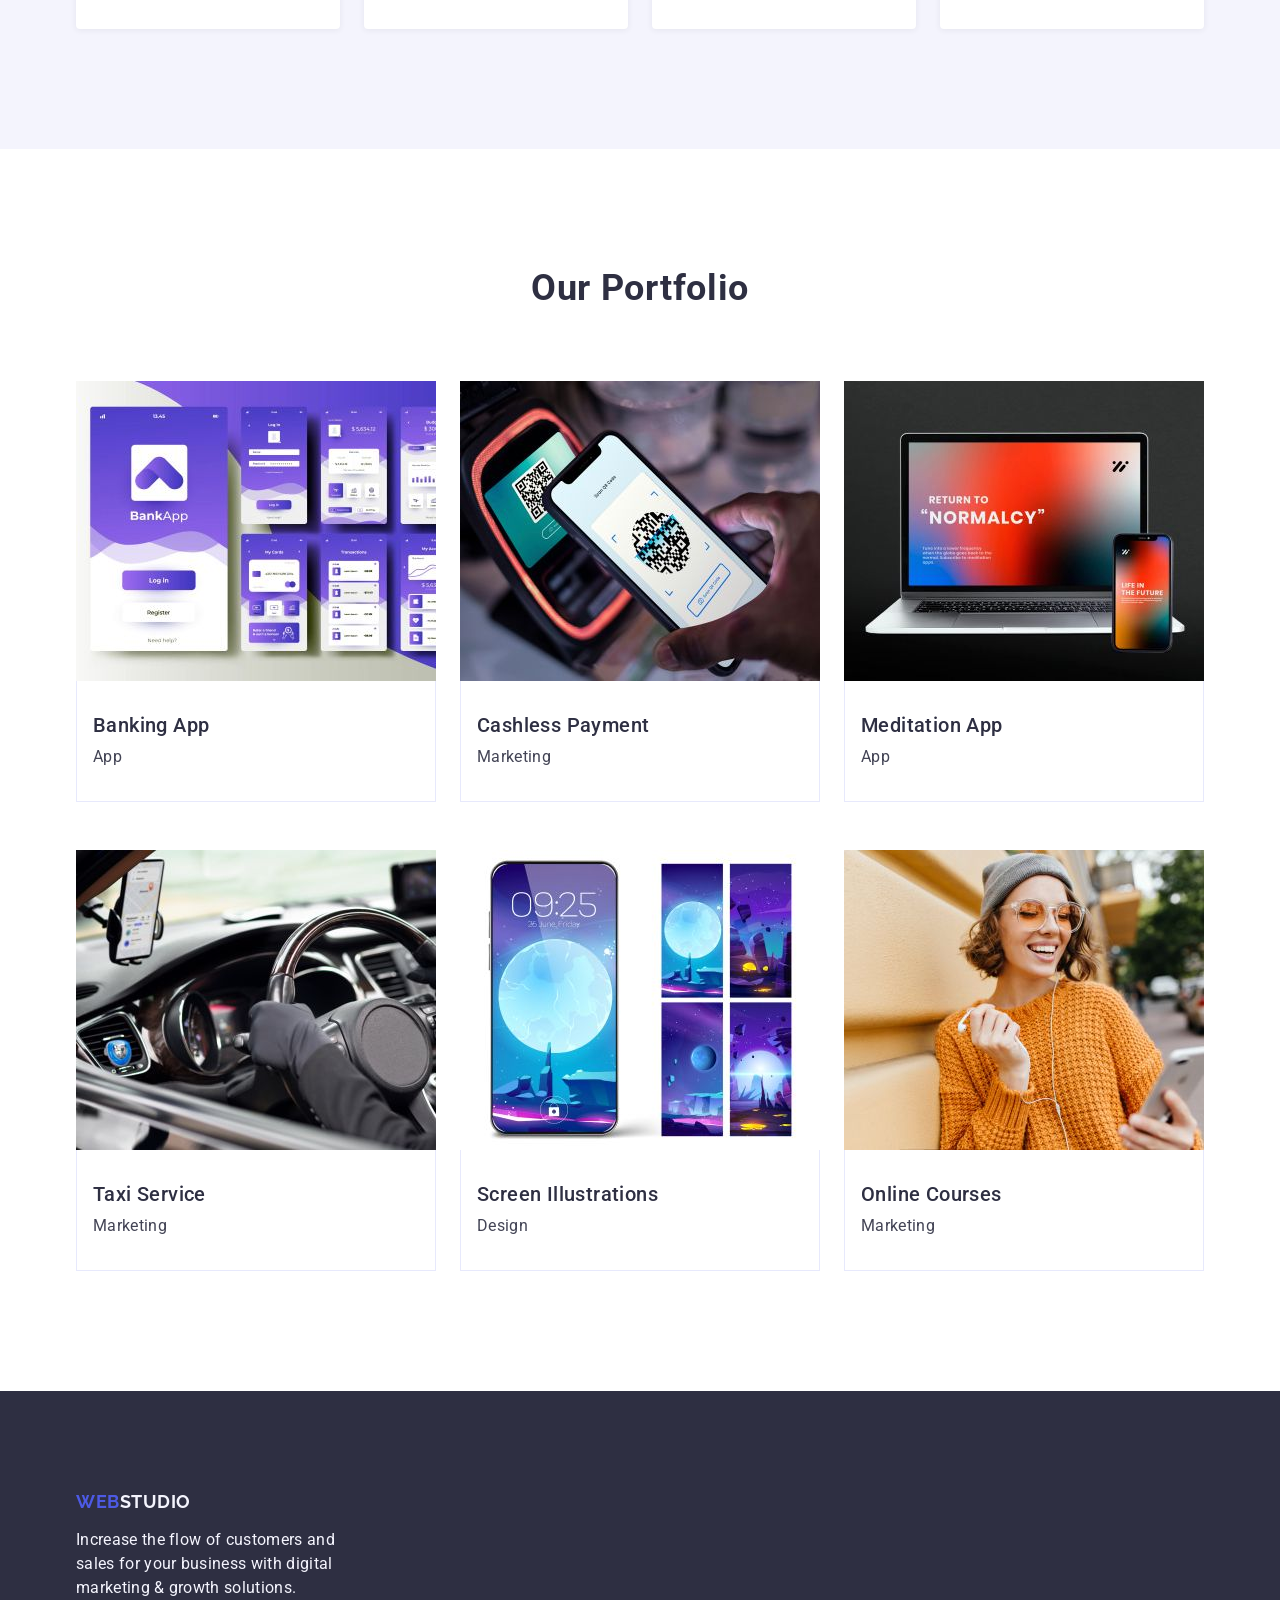
==== commit c1a82c3e: "hw3-2" ====
--- a/index.html
+++ b/index.html
@@ -52,33 +52,28 @@
             <div class="container feature-container">
                 <h2 class="visually-hidden">Our Feature</h2>
                 <ul class="feature-list">
-                    <li>
+                    <li class="feature-item">
                         <h3 class="feature-header">Strategy</h3>
                         <p class="feature-text">Our goal is to identify the business problem to walk away with the
-                            perfect
-                            and creative solution.
+                            perfect and creative solution.
                         </p>
                     </li>
-                    <li>
+                    <li class="feature-item">
                         <h3 class="feature-header">Punctuality</h3>
                         <p class="feature-text">Bring the key message to the brand's audience for the best price within
-                            the
-                            shortest possible
-                            time.
+                            the shortest possible time.
                         </p>
                     </li>
-                    <li>
+                    <li class="feature-item">
                         <h3 class="feature-header">Diligence</h3>
                         <p class="feature-text">Research and confirm brands that present the strongest digital growth
-                            opportunities and minimize
-                            risk.
+                            opportunities and minimize risk.
                         </p>
                     </li>
-                    <li>
+                    <li class="feature-item">
                         <h3 class="feature-header">Technologies</h3>
                         <p class="feature-text">Design practice focused on digital experiences. We bring forth a deep
-                            passion for
-                            problem-solving.
+                            passion for problem-solving.
                         </p>
                     </li>
                 </ul>
--- a/css/styles.css
+++ b/css/styles.css
@@ -25,6 +25,11 @@
   margin: 0;
   padding: 0;
 }
+img {
+  display: block;
+  max-width: 100%;
+  height: auto;
+}
 .header-section {
   background-color: #ffffff;
   border-bottom: 1px solid #e7e9fc;
@@ -56,13 +61,13 @@
 }
 .nav-section {
   display: flex;
+  align-items: center;
 }
 .nav-list {
   display: flex;
+  gap: 40px;
 }
 .nav-item {
-  /* padding: 24px 0; */
-  margin-right: 40px;
 }
 .nav-link {
   display: block;
@@ -101,11 +106,13 @@
 }
 /* -----------section hero----------- */
 .section-hero {
+  padding: 188px 0;
   background-color: #2e2f42;
   height: 600px;
 }
 .hero-container {
-  padding: 188px 15px;
+  padding-left,
+  padding-right: 15px;
   flex-direction: column;
   justify-content: center;
   align-items: center;
@@ -123,7 +130,7 @@
 }
 .hero-button {
   background-color: #4d5ae5;
-  width: 169px;
+  min-width: 169px
   height: 56px;
   font-weight: 500;
   line-height: 1.5;
@@ -132,6 +139,7 @@
   border-radius: 4px;
   border: none;
   box-shadow: 0px 4px 4px 0px #00000026;
+  cursor: pointer;
 }
 
 .hero-button:hover,
@@ -140,8 +148,12 @@
   cursor: pointer;
 }
 /* ---------- section feature ------- */
+.section-feature {
+  padding: 120px 0;
+}
 .feature-container {
-  padding: 120px 15px;
+  padding-left,
+  padding-right: 15px;
 }
 .visually-hidden {
   position: absolute;
@@ -159,12 +171,16 @@
   display: flex;
   gap: 24px;
 }
+.feature-item {
+  width: calc((100% - 3 * 24px) / 4);
+}
 .feature-header {
   font-size: 20px;
   font-weight: 500;
   line-height: 1.2;
   letter-spacing: 0.02em;
   color: #2e2f42;
+  margin-bottom: 8px;
 }
 .feature-text {
   font-weight: 400;
@@ -174,11 +190,22 @@
 /* ----------- section our team -------- */
 .section-team {
   background-color: #f4f4fd;
+  padding: 120px 0;
 }
 .team-container {
-  padding: 120px 15px;
+  padding: 0 15px;
   flex-direction: column;
-  gap: 72px;
+  
+}
+.team-header {
+  font-size: 36px;
+  font-weight: 700;
+  line-height: 1.11;
+  letter-spacing: 0.02em;
+  text-align: center;
+  color: #2e2f42;
+  text-transform: capitalize;
+  margin-bottom: 72px;
 }
 .team-list {
   display: flex;
@@ -192,54 +219,45 @@
   box-shadow: 0px 1px 6px 0px #2e2f4214;
 }
 .team-photo {
-  display: block;
-  max-width: 100%;
-  height: auto;
 }
 .card-content {
-  padding: 32px 16px;
-}
-.team-header {
+  padding: 32px 0px;
+}
+
+.head-team-item {
+  color: #2e2f42;
+  font-size: 20px;
+  font-weight: 500;
+  line-height: 1.2;
+  letter-spacing: 0.02em;
+  text-align: center;
+  margin-bottom: 8px;
+}
+.text-team-item {
+  font-size: 16px;
+  line-height: 1.5;
+  letter-spacing: 0.02em;
+  text-align: center;
+}
+/* -------- section portfolio -------- */
+.section-portfolio {
+  background-color: #ffffff;
+  padding: 120px 0;
+}
+.portfolio-container {
+  padding: 0 15px;
+  flex-direction: column;
+  
+}
+.header-portfolio {
+  color: #2e2f42;
   font-size: 36px;
   font-weight: 700;
   line-height: 1.11;
   letter-spacing: 0.02em;
   text-align: center;
-  color: #2e2f42;
   text-transform: capitalize;
-}
-.head-team-item {
-  color: #2e2f42;
-  font-size: 20px;
-  font-weight: 500;
-  line-height: 1.2;
-  letter-spacing: 0.02em;
-  text-align: center;
-  margin-bottom: 8px;
-}
-.text-team-item {
-  font-size: 16px;
-  line-height: 1.5;
-  letter-spacing: 0.02em;
-  text-align: center;
-}
-/* -------- section portfolio -------- */
-.section-portfolio {
-  background-color: #ffffff;
-}
-.portfolio-container {
-  padding: 120px 15px;
-  flex-direction: column;
-  gap: 72px;
-}
-.header-portfolio {
-  color: #2e2f42;
-  font-size: 36px;
-  font-weight: 700;
-  line-height: 1.11;
-  letter-spacing: 0.02em;
-  text-align: center;
-  text-transform: capitalize;
+  margin-bottom: 72px;
 }
 .portfolio-list {
   display: flex;
@@ -250,9 +268,6 @@
   width: calc((1128px - 2 * 24px) / 3);
 }
 .portfolio-photo {
-  display: block;
-  max-width: 100%;
-  height: auto;
 }
 .portfolio-content {
   border: 1px solid #e7e9fc;
@@ -274,12 +289,17 @@
 /* ------------ section footer --------- */
 .footer-section {
   background-color: #2e2f42;
+  padding: 100px 0;
 }
 .footer-container {
   display: flex;
   flex-direction: column;
-  padding: 100px 15px;
-  gap: 16px;
+  padding: 0 15px;
+  
+}
+.footer-logo {
+  display: inline-block;
+  margin-bottom: 16px;
 }
 .footer-logo .logo-word {
   color: #f4f4fd;
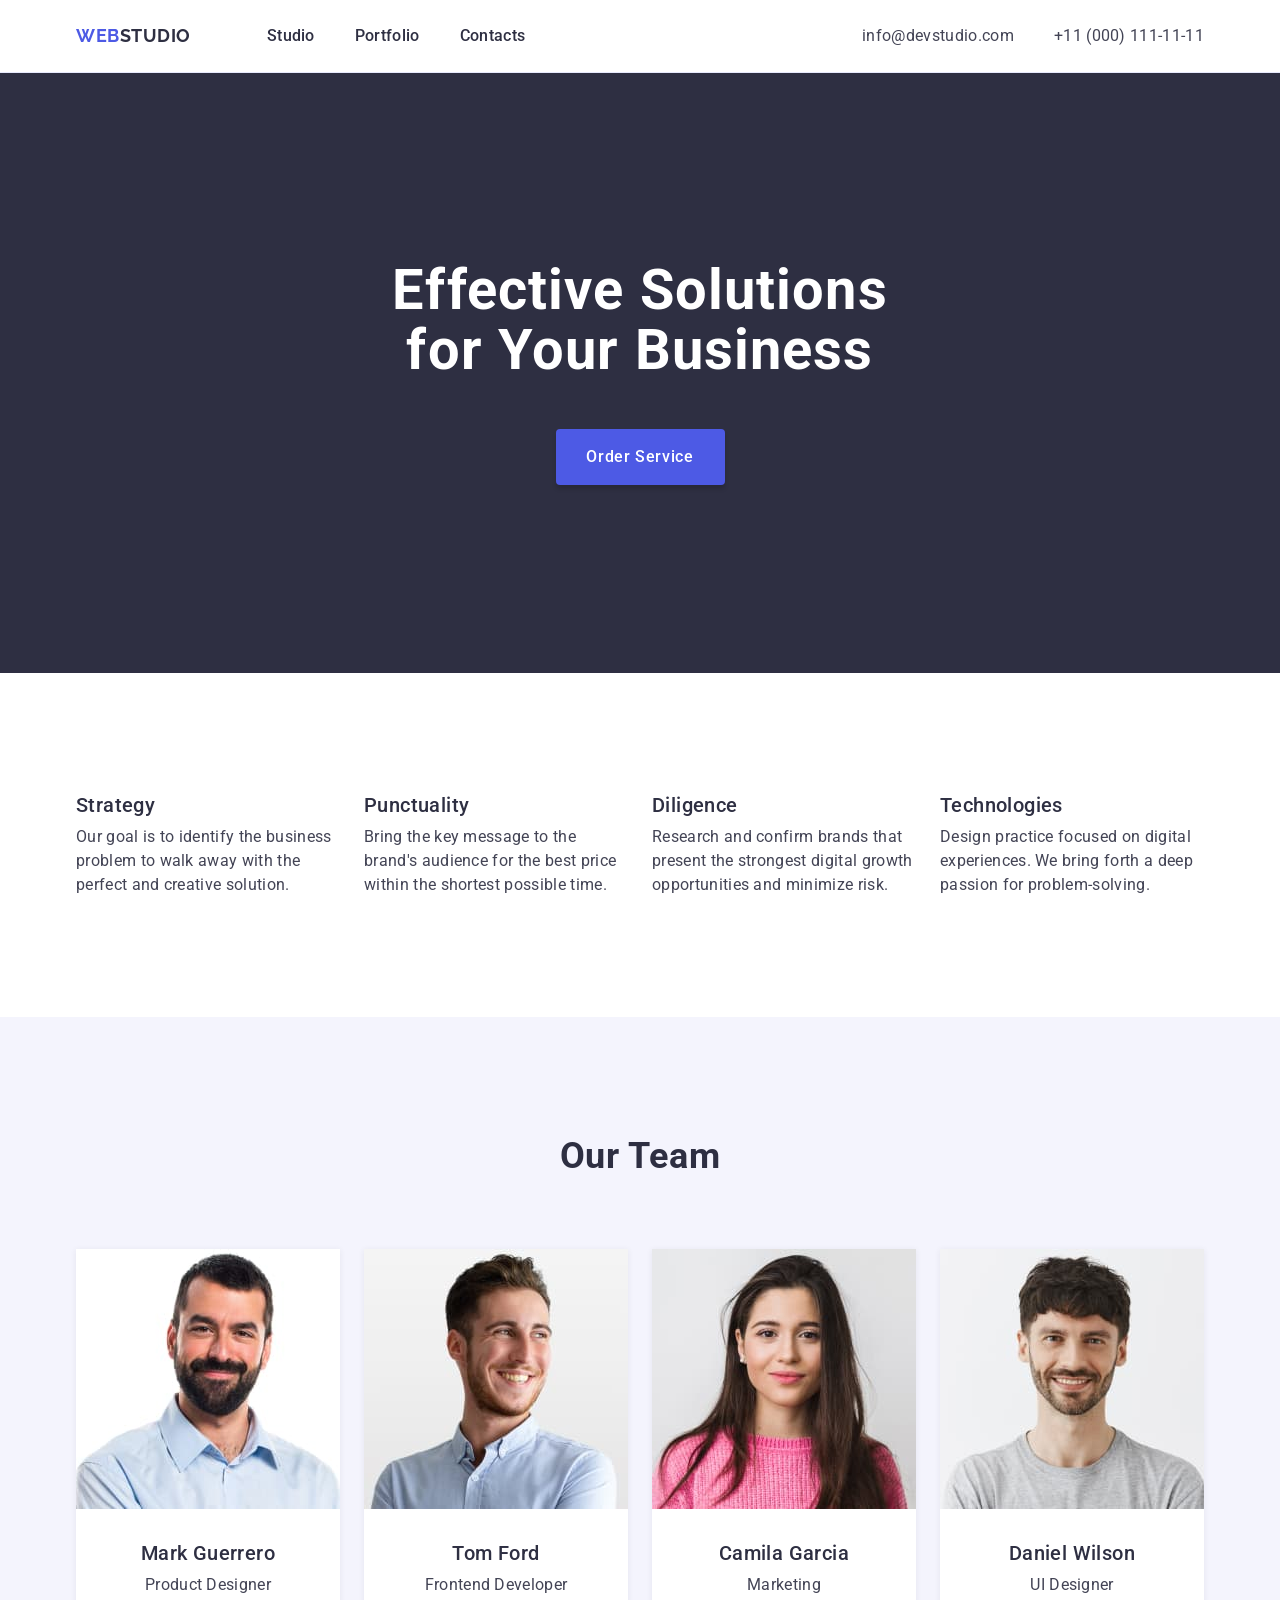
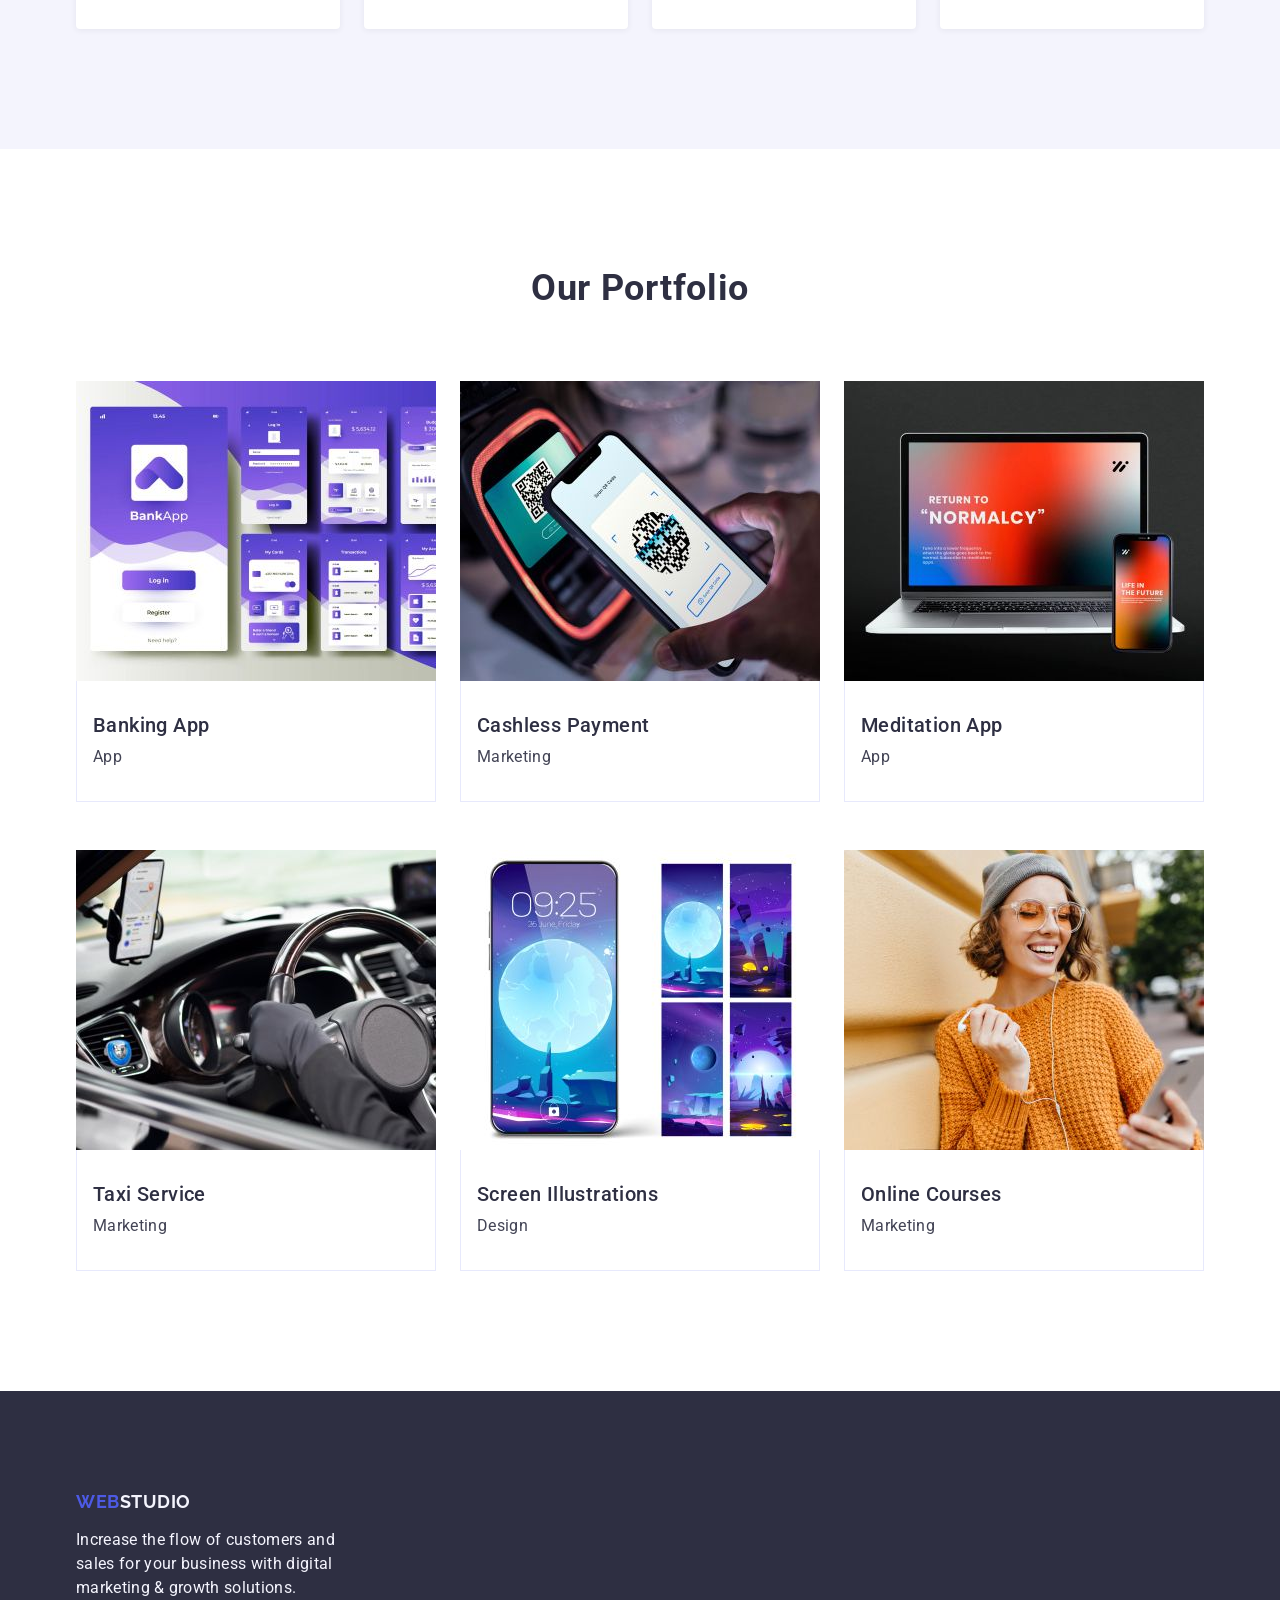
==== commit 442f9224: "hw3-3" ====
--- a/index.html
+++ b/index.html
@@ -185,7 +185,7 @@
     </main>
     <footer class="footer-section">
         <div class="container footer-container">
-            <a class="logo footer-logo" href="./index.html">Web<span class="logo-word">Studio</span></a>
+            <a class="footer-logo" href="./index.html">Web<span class="logo-word">Studio</span></a>
             <p class="footer-text">Increase the flow of customers and sales for your business with digital marketing &
                 growth solutions.</p>
         </div>
--- a/css/styles.css
+++ b/css/styles.css
@@ -130,7 +130,7 @@
 }
 .hero-button {
   background-color: #4d5ae5;
-  min-width: 169px
+  min-width: 169px;
   height: 56px;
   font-weight: 500;
   line-height: 1.5;
@@ -300,6 +300,14 @@
 .footer-logo {
   display: inline-block;
   margin-bottom: 16px;
+  font-family: "Raleway", sans-serif;
+  font-weight: 700;
+  font-size: 18px;
+  line-height: 1.17;
+  letter-spacing: 0.03em;
+  text-transform: uppercase;
+  color: #4d5ae5;
+
 }
 .footer-logo .logo-word {
   color: #f4f4fd;
